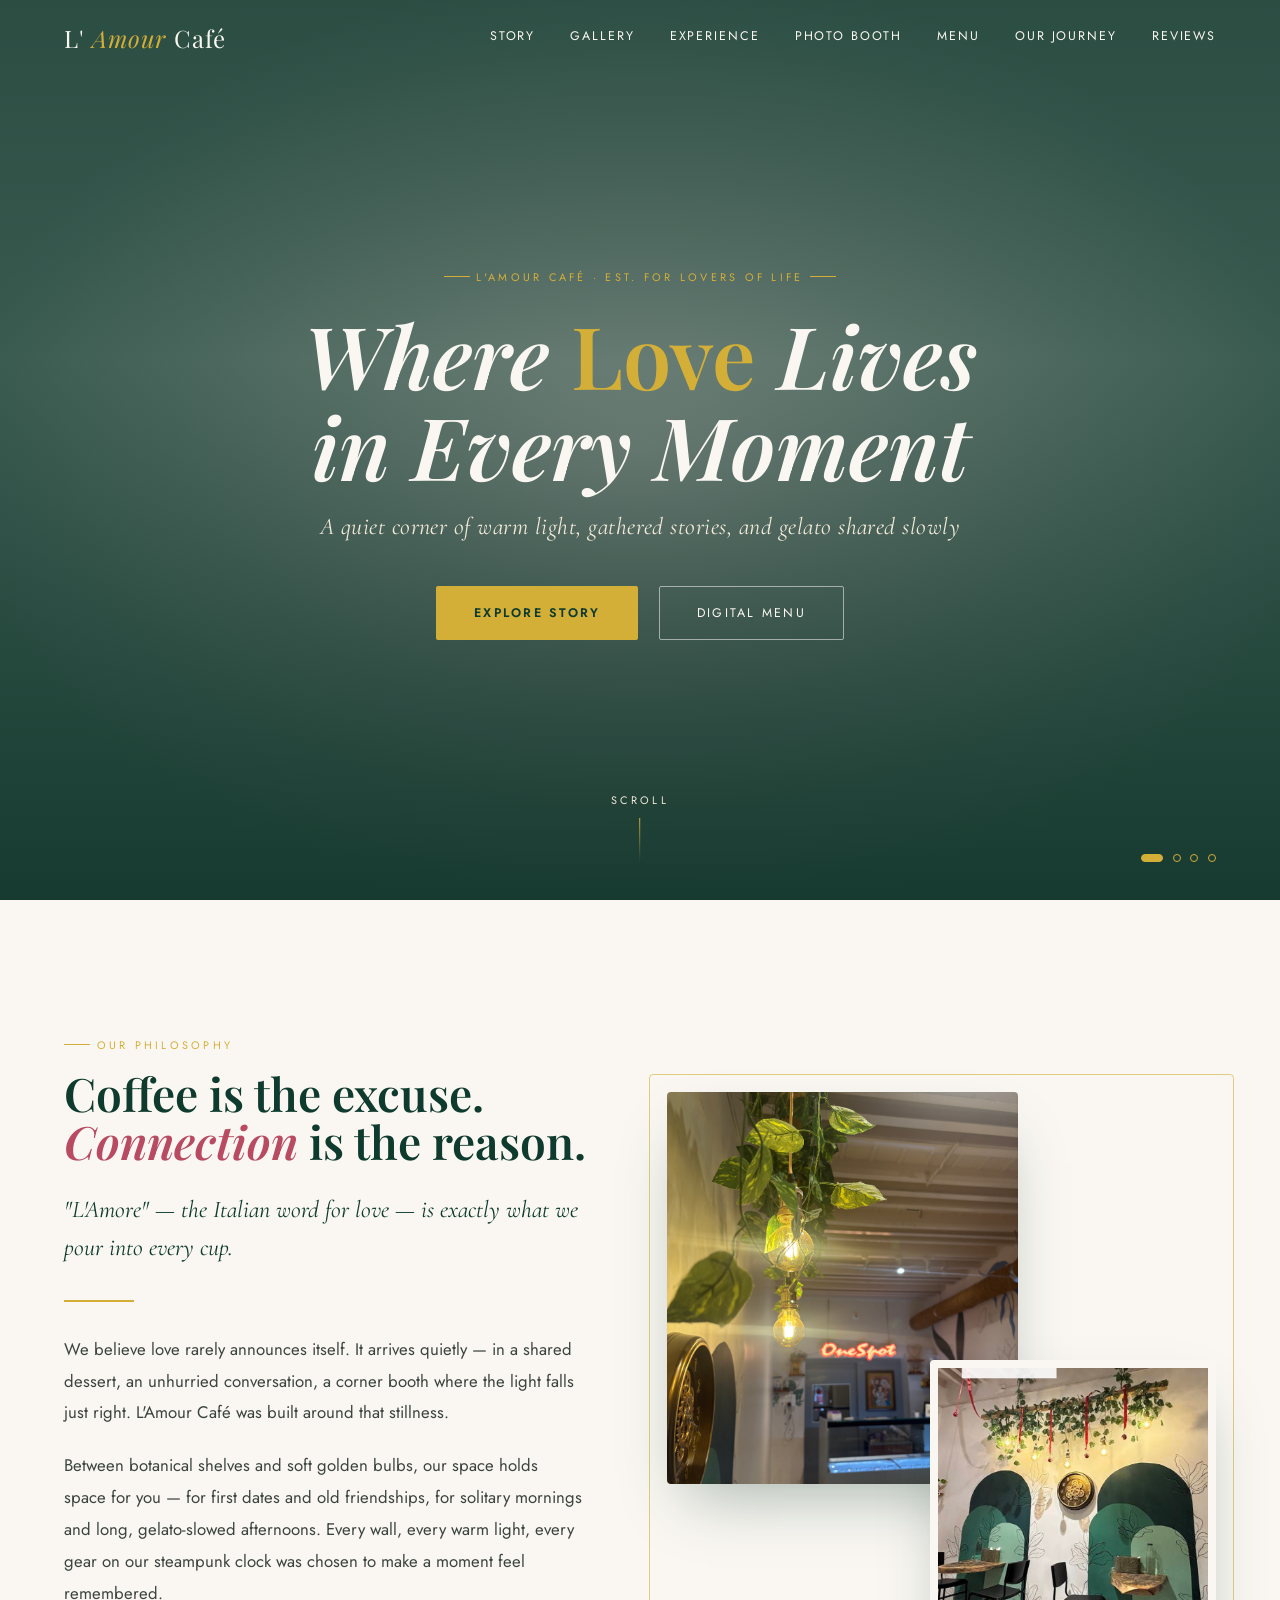
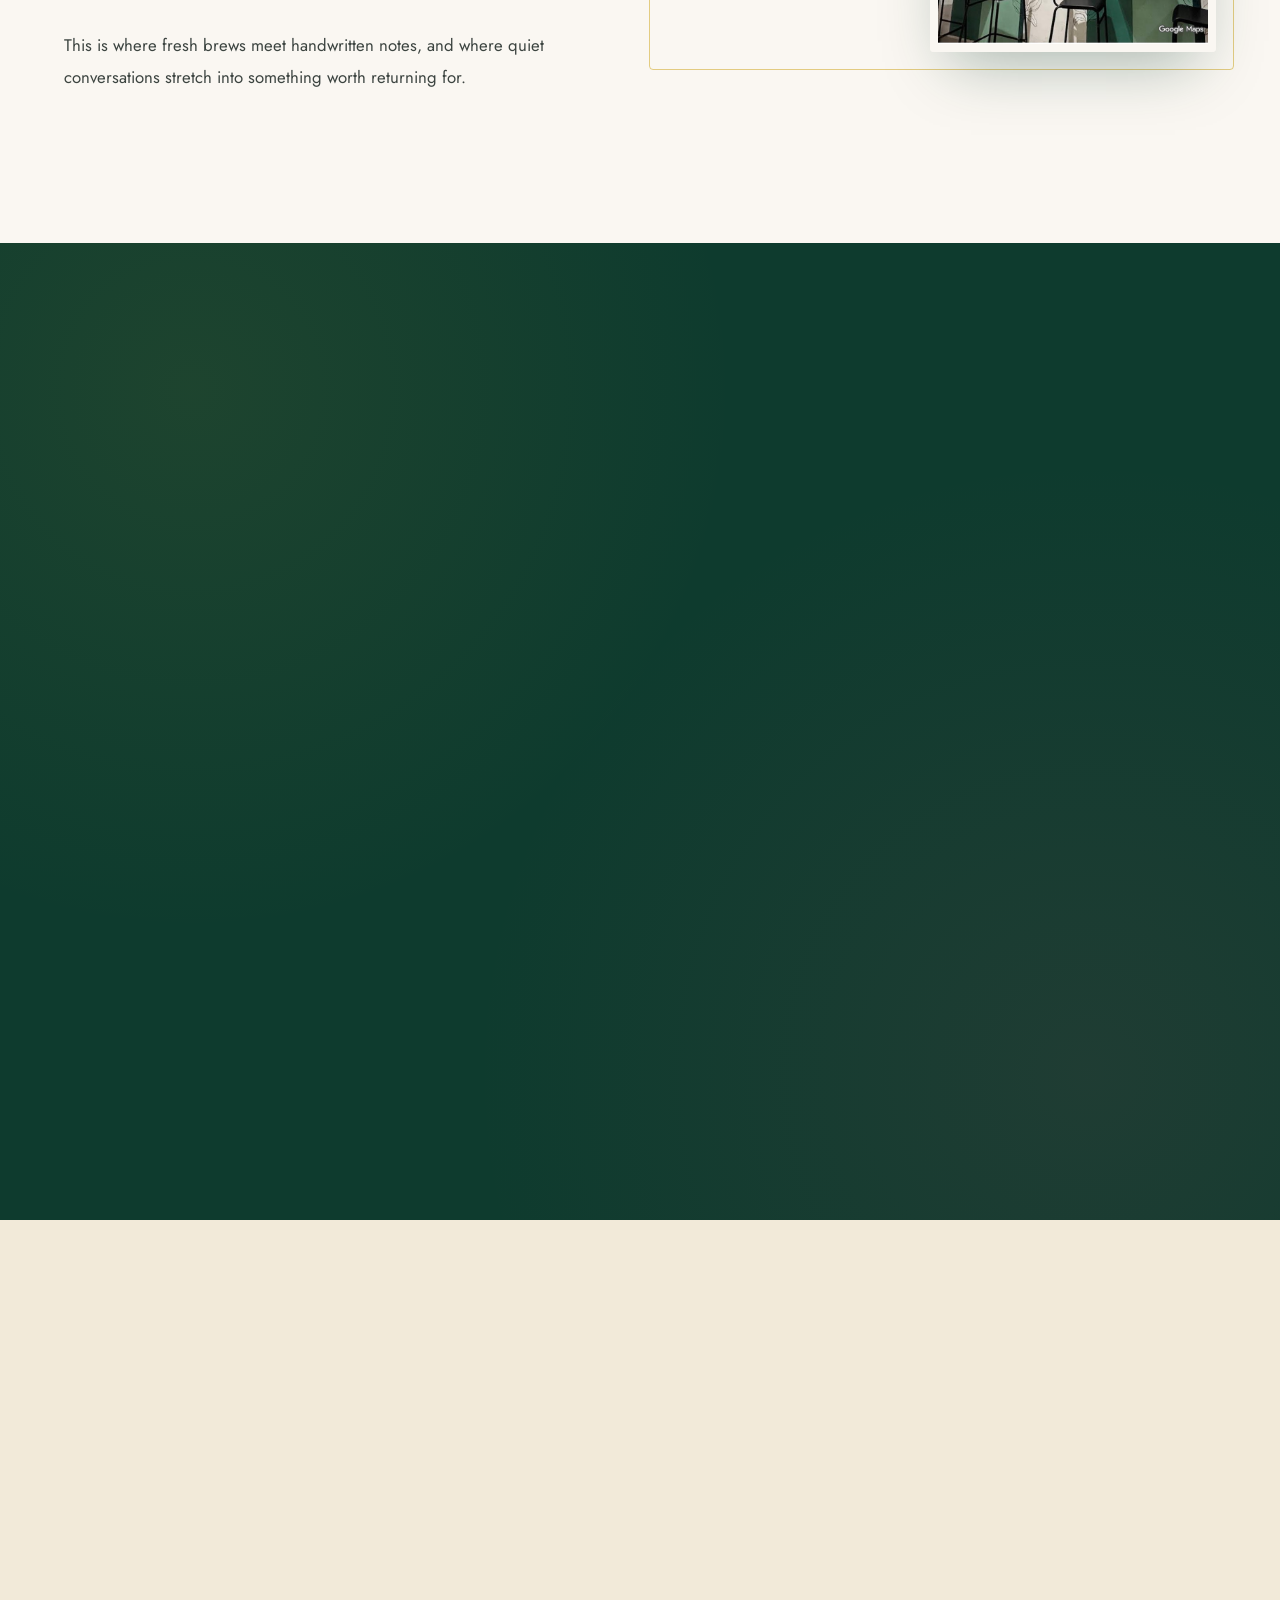
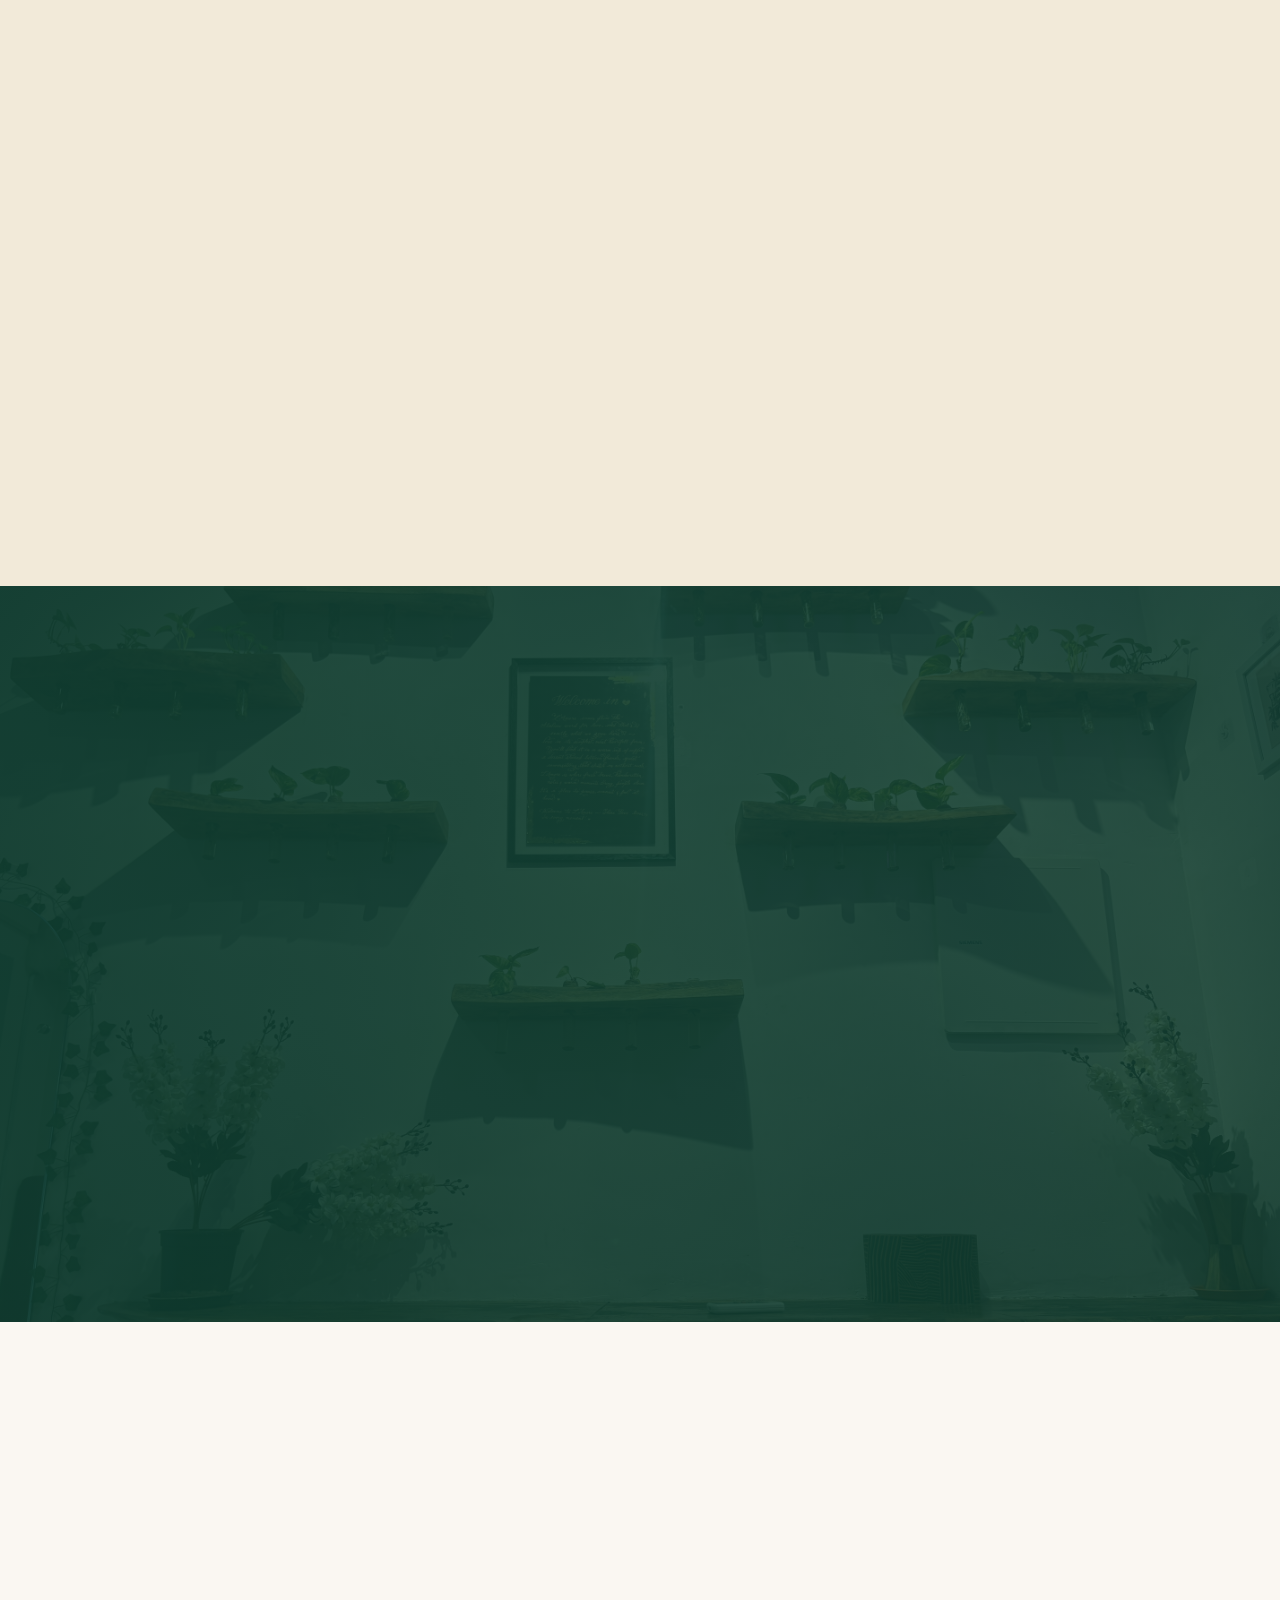
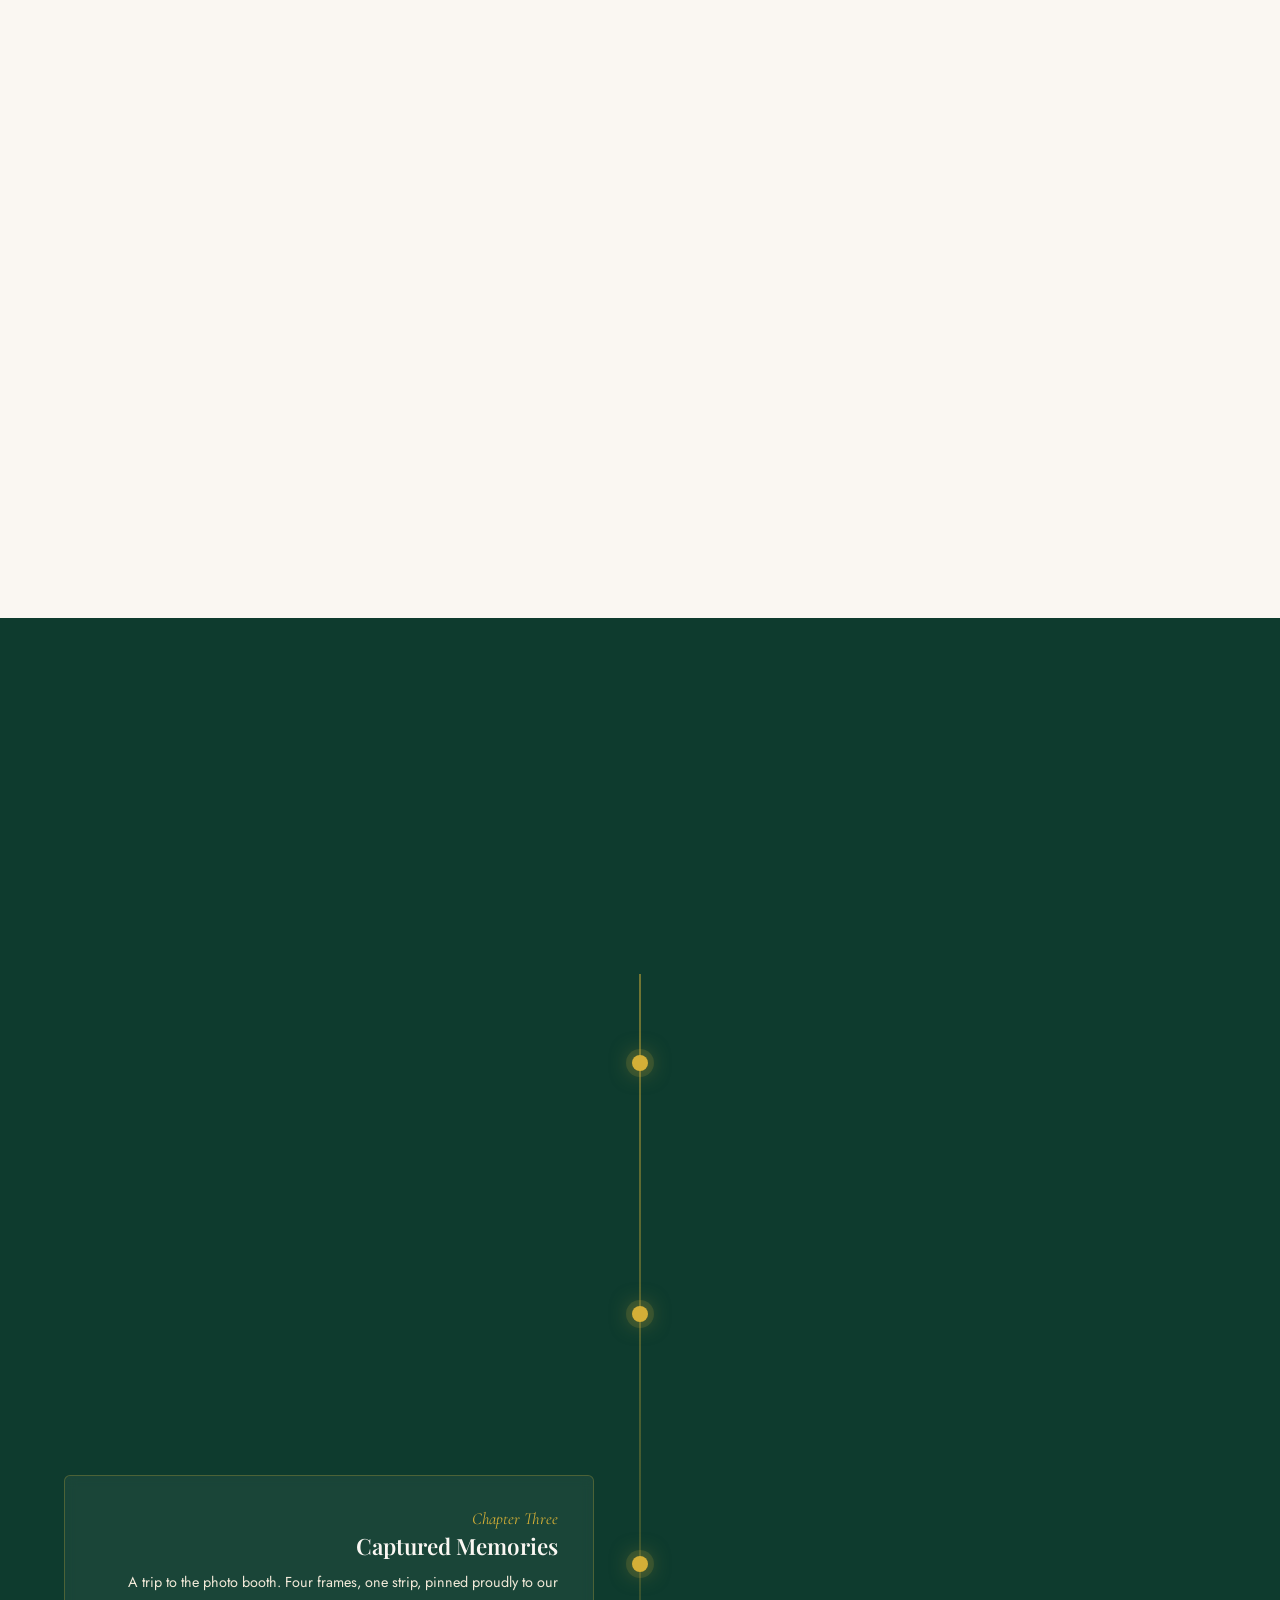
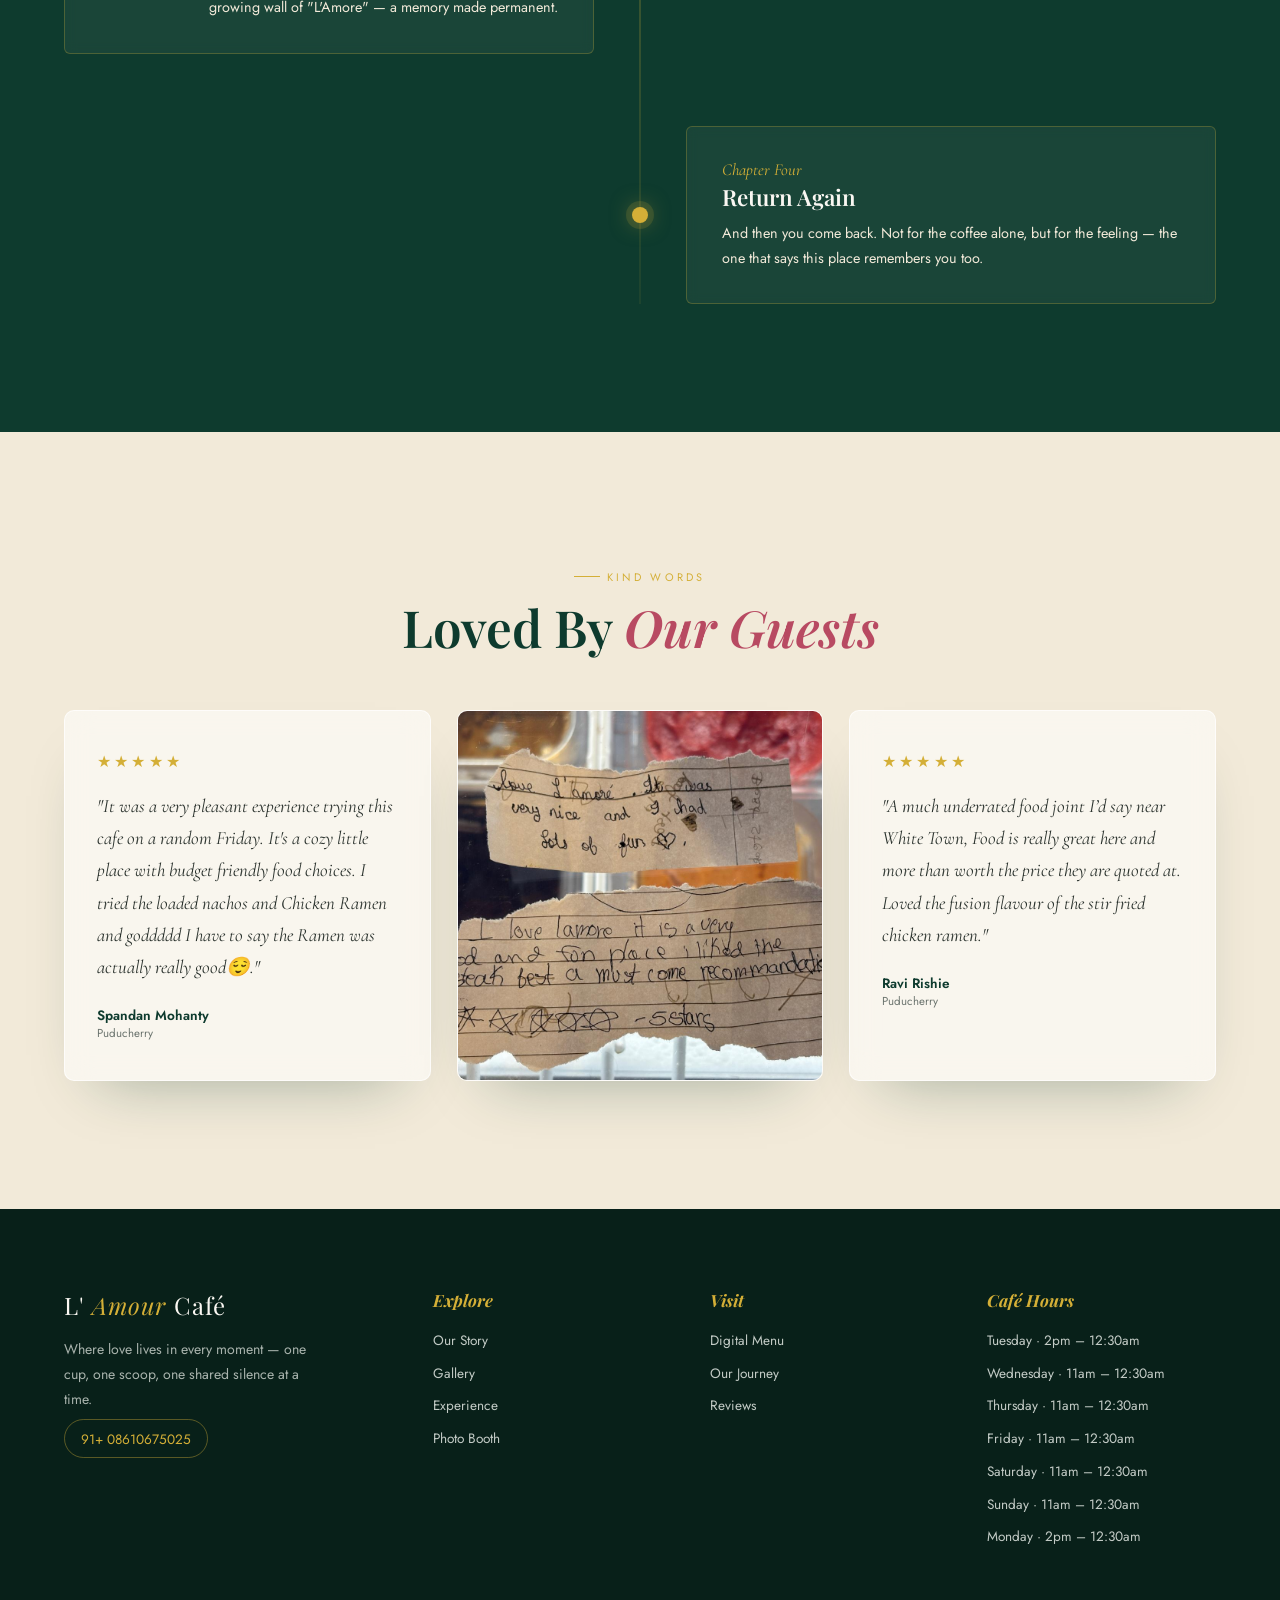
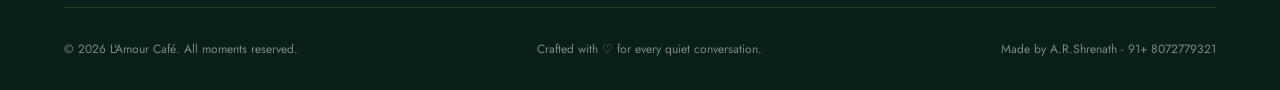
==== index.html @ 048f2827 "v1" ====
<!DOCTYPE html>
<html lang="en">
<head>
<meta charset="UTF-8">
<meta name="viewport" content="width=device-width, initial-scale=1.0">
<title>L'Amour Café — Where Love Lives in Every Moment</title>
<link rel="preconnect" href="https://fonts.googleapis.com">
<link href="https://fonts.googleapis.com/css2?family=Cormorant+Garamond:ital,wght@0,400;0,500;0,600;1,400;1,500&family=Playfair+Display:ital,wght@0,500;0,600;0,700;1,500&family=Jost:wght@300;400;500;600&display=swap" rel="stylesheet">
<link rel="stylesheet" href="style.css">
</head>
<body>

<!-- ============ NAV ============ -->
<header class="nav" id="siteNav">
  <a href="#" class="brand">L'<span>Amour</span> Café</a>
  <nav class="links" id="navLinks">
    <a href="#about">Story</a>
    <a href="#gallery">Gallery</a>
    <a href="#why">Experience</a>
    <a href="#booth">Photo Booth</a>
    <a href="#menu">Menu</a>
    <a href="#timeline">Our Journey</a>
    <a href="#testimonials">Reviews</a>
  </nav>
  <div class="burger" id="burger"><span></span><span></span><span></span></div>
</header>

<!-- ============ HERO ============ -->
<section class="hero" id="hero">
  <div class="hero-slide active" style="background-image:url('./images/img_3.jpeg')"></div>
  <div class="hero-slide" style="background-image:url('./images/img_4.jpeg')"></div>
  <div class="hero-slide" style="background-image:url('./images/img_2.jpeg')"></div>
  <div class="hero-slide" style="background-image:url('./images/img_5.jpeg')"></div>

  <div class="hearts-layer" id="heartsLayer"></div>

  <div class="hero-content">
    <div class="eyebrow">L'Amour Café · Est. for Lovers of Life</div>
    <h1>Where <em>Love</em> Lives<br>in Every Moment</h1>
    <p class="sub">A quiet corner of warm light, gathered stories, and gelato shared slowly</p>
    <div class="hero-ctas">
      <a href="#about" class="btn btn-gold">Explore Story</a>
      <a href="#menu" class="btn btn-outline">Digital Menu</a>
    </div>
  </div>

  <div class="scroll-cue"><span>Scroll</span><span class="line"></span></div>
  <div class="slide-dots" id="slideDots"></div>
</section>

<!-- ============ ABOUT ============ -->
<section class="about" id="about">
  <div class="section-inner about-grid">
    <div class="about-copy reveal">
      <div class="eyebrow">Our Philosophy</div>
      <h2>Coffee is the excuse. <em>Connection</em> is the reason.</h2>
      <p class="lead">"L'Amore" — the Italian word for love — is exactly what we pour into every cup.</p>
      <div class="divider-gold"></div>
      <p>We believe love rarely announces itself. It arrives quietly — in a shared dessert, an unhurried conversation, a corner booth where the light falls just right. L'Amour Café was built around that stillness.</p>
      <p>Between botanical shelves and soft golden bulbs, our space holds space for you — for first dates and old friendships, for solitary mornings and long, gelato-slowed afternoons. Every wall, every warm light, every gear on our steampunk clock was chosen to make a moment feel remembered.</p>
      <p>This is where fresh brews meet handwritten notes, and where quiet conversations stretch into something worth returning for.</p>
    </div>
    <div class="about-media reveal-scale">
      <div class="frame-deco"></div>
      <img class="img-a" src="./images/img_2.jpeg" alt="Botanical wall shelves at L'Amour Café">
      <img class="img-b" src="./images/l1.jpg" alt="Gears clock detail at L'Amour Café">
    </div>
  </div>
</section>

<!-- ============ GALLERY ============ -->
<section class="gallery-section" id="gallery">
  <div class="section-inner">
    <div class="head center reveal">
      <div class="eyebrow" style="justify-content:center;">Interior Gallery</div>
      <h2>A space designed to be <em>felt</em></h2>
    </div>
    <div class="masonry">
      <div class="g-item reveal"><img src="./images/l1.jpg" alt="Gear clock wall"><div class="g-caption"><div class="tag">Timepiece</div><div class="name">The Gears of Time</div></div></div>
      <div class="g-item reveal"><img src="./images/img_2.jpeg" alt="Botanical shelves"><div class="g-caption"><div class="tag">Greenery</div><div class="name">Botanical Shelves</div></div></div>
      <div class="g-item reveal"><img src="./images/img_6.jpeg" alt="Hanging Edison bulbs"><div class="g-caption"><div class="tag">Ambience</div><div class="name">Hanging Warm Light</div></div></div>
      <div class="g-item reveal"><img src="./images/img_3.png" alt="Peace Love and Gelato neon sign"><div class="g-caption"><div class="tag">Signature</div><div class="name">Peace, Love & Gelato</div></div></div>
      <div class="g-item reveal"><img src="./images/img_5.jpeg" alt="Cozy seating and counter"><div class="g-caption"><div class="tag">Seating</div><div class="name">Romantic Corners</div></div></div>
      <div class="g-item reveal"><img src="./images/img_8.jpeg" alt="Live-edge wooden tables" onerror="this.parentElement.style.display='none'"><div class="g-caption"><div class="tag">Craft</div><div class="name">Live-Edge Wood Tables</div></div></div>
      <div class="g-item reveal"><img src="./images/img_4.jpeg" alt="Botanical mural arches"><div class="g-caption"><div class="tag">Artistry</div><div class="name">Painted Wall Stories</div></div></div>
      <div class="g-item reveal"><img src="./images/img_1.jpeg" alt="Steampunk gear clock closeup"><div class="g-caption"><div class="tag">Detail</div><div class="name">Clockwork Detail</div></div></div>
    </div>
  </div>
</section>

<!-- ============ WHY VISIT ============ -->
<section class="why" id="why">
  <div class="section-inner">
    <div class="head center reveal">
      <div class="eyebrow" style="justify-content:center;">The Experience</div>
      <h2 style="color:var(--deep-green);">Why Visit <em style="color:var(--rose); font-style:italic;">L'Amour</em></h2>
    </div>
    <div class="cards-grid">
      <div class="why-card reveal"><div class="why-icon">✦</div><h3>Photo Booth Experience</h3><p>Step behind the velvet curtain and capture a memory strip you'll pin to your wall of favourites, just like our own "L'Amore" wall.</p></div>
      <div class="why-card reveal"><div class="why-icon">☰</div><h3>Digital Food Menu</h3><p>Browse our full menu on your phone — no waiting, no paper, just a scan and a scroll through everything we pour and plate.</p></div>
      <div class="why-card reveal"><div class="why-icon">❦</div><h3>Aesthetic Interiors</h3><p>Arched booths, hand-painted botanicals, and gear-work clocks — every surface was designed for slow, unhurried afternoons.</p></div>
      <div class="why-card reveal"><div class="why-icon">❄</div><h3>Peace, Love & Gelato</h3><p>Our neon promise, kept scoop by scoop. Creamy, house-churned gelato served the way it should be — with company.</p></div>
      <div class="why-card reveal"><div class="why-icon">✎</div><h3>Cozy Conversations</h3><p>Velvet booths and warm bulbs invite the kind of conversation that runs long after the cups are empty.</p></div>
      <div class="why-card reveal"><div class="why-icon">◈</div><h3>Instagram-Worthy Ambience</h3><p>From the ivy-draped walls to the ribboned light fixtures, every corner is composed — camera ready, memory ready.</p></div>
    </div>
  </div>
</section>

<!-- ============ PHOTO BOOTH ============ -->
<section class="booth" id="booth">
  <div class="section-inner booth-grid">
    <div class="reveal">
      <div class="eyebrow">Capture the Moment</div>
      <h2>Step in. Strike a pose.<br><em>Keep the memory forever.</em></h2>
      <p>Tucked beside our red velvet seating, the L'Amour photo booth has quietly become our most-loved corner. Friends, couples, and quiet Sundays alike walk away with a strip of film worth keeping — many of which now line our "L'Amore" memory wall for everyone to see.</p>
      <a href="#gallery" class="btn btn-gold">See the Memory Wall</a>
    </div>
    <div class="polaroid-stage reveal-scale">
      <figure class="polaroid p1"><img src="./images/img_8.jpeg" alt="Photo booth memory wall"><figcaption>L'Amore, always</figcaption></figure>
      <figure class="polaroid p2"><img src="./images/img_3.png" alt="Photo booth curtain"><figcaption>Strike a pose</figcaption></figure>
      <figure class="polaroid p3"><img src="./images/img_4.jpeg" alt="Peace Love and Gelato neon"><figcaption>Peace, Love & Gelato</figcaption></figure>
    </div>
  </div>
</section>

<!-- ============ DIGITAL MENU ============ -->
<section class="menu-sec" id="menu">
  <div class="section-inner menu-grid">
    <div class="reveal-scale" style="order:2;">
      <div class="phone-mock">
        <div class="notch"></div>
        <div class="screen">
          <div class="screen-header">L'Amour Menu</div>
          <div class="screen-body">
            <iframe src="https://digital-food-meanu-l-amore.vercel.app/" title="L'Amore Digital Menu" loading="lazy"></iframe>
          </div>
        </div>
      </div>
    </div>
    <div class="menu-copy reveal" style="order:1;">
      <div class="eyebrow">Scan · Browse · Savour</div>
      <h2>Every dish, one <em>gentle</em> tap away</h2>
      <p>No more sticky laminated pages. Our digital menu brings every espresso, every scoop of gelato, and every plated dessert to your phone — beautifully arranged and always current.</p>
      <a href="https://digital-food-meanu-l-amore.vercel.app/" target="_blank" class="btn btn-gold">Open Digital Menu</a>
    </div>
  </div>
</section>

<!-- ============ TIMELINE ============ -->
<section class="timeline-sec" id="timeline">
  <div class="section-inner">
    <div class="head center reveal">
      <div class="eyebrow" style="justify-content:center;">Our Love Story</div>
      <h2>The Journey <em>We Share</em> With You</h2>
    </div>
    <div class="timeline">
      <div class="t-item">
        <div class="t-card reveal"><div class="t-label">Chapter One</div><h3>First Visit</h3><p>A stranger walks in, drawn by warm light spilling onto the street and the promise of "Peace, Love & Gelato" glowing above the door.</p></div>
        <div class="t-node"></div>
        <div class="t-blank"></div>
      </div>
      <div class="t-item">
        <div class="t-blank"></div>
        <div class="t-node"></div>
        <div class="t-card reveal"><div class="t-label">Chapter Two</div><h3>Coffee & Conversations</h3><p>A second visit becomes a habit. The same booth, the same warm hum of conversation — coffee slowly becomes the excuse to stay longer.</p></div>
      </div>
      <div class="t-item">
        <div class="t-card reveal"><div class="t-label">Chapter Three</div><h3>Captured Memories</h3><p>A trip to the photo booth. Four frames, one strip, pinned proudly to our growing wall of "L'Amore" — a memory made permanent.</p></div>
        <div class="t-node"></div>
        <div class="t-blank"></div>
      </div>
      <div class="t-item">
        <div class="t-blank"></div>
        <div class="t-node"></div>
        <div class="t-card reveal"><div class="t-label">Chapter Four</div><h3>Return Again</h3><p>And then you come back. Not for the coffee alone, but for the feeling — the one that says this place remembers you too.</p></div>
      </div>
    </div>
  </div>
</section>

<!-- ============ TESTIMONIALS ============ -->
<section class="testi" id="testimonials">
  <div class="section-inner">
    <div class="head center reveal">
      <div class="eyebrow" style="justify-content:center;">Kind Words</div>
      <h2 style="color:var(--deep-green);">Loved By <em style="color:var(--rose); font-style:italic;">Our Guests</em></h2>
    </div>
    <div class="testi-grid">
      <div class="testi-card reveal">
        <div class="stars">★★★★★</div>
        <p>"It was a very pleasant experience trying this cafe on a random Friday. It's a cozy little place with budget friendly food choices. I tried the loaded nachos and Chicken Ramen and goddddd I have to say the Ramen was actually really good😌."</p>
        <div class="testi-who"><div><div class="testi-name">Spandan Mohanty</div><div class="testi-loc">Puducherry</div></div></div>
      </div>
      <div class="testi-card reveal testi-image-card">
        <img src="./images/cute.jpeg" alt="Guest note at L'Amour Café" class="testi-image-full">
      </div>
      <div class="testi-card reveal">
        <div class="stars">★★★★★</div>
        <p>"A much underrated food joint I’d say near White Town,
Food is really great here and more than worth the price they are quoted at. Loved the fusion flavour of the stir fried chicken ramen."</p>
        <div class="testi-who"><div><div class="testi-name">Ravi Rishie</div><div class="testi-loc">Puducherry</div></div></div>
      </div>
    </div>
  </div>
</section>

<!-- ============ FOOTER ============ -->
<footer>
  <div class="footer-grid">
    <div class="footer-brand">
      <a href="#" class="brand">L'<span>Amour</span> Café</a>
      <p>Where love lives in every moment — one cup, one scoop, one shared silence at a time.</p>
      <div class="social-row">
        <a href="tel:91+ 08610675025" aria-label="Call Us">91+ 08610675025</a>
      </div>
    </div>
    <div class="footer-col">
      <h4>Explore</h4>
      <a href="#about">Our Story</a>
      <a href="#gallery">Gallery</a>
      <a href="#why">Experience</a>
      <a href="#booth">Photo Booth</a>
    </div>
    <div class="footer-col">
      <h4>Visit</h4>
      <a href="#menu">Digital Menu</a>
      <a href="#timeline">Our Journey</a>
      <a href="#testimonials">Reviews</a>
    </div>
    <div class="footer-col">
      <h4>Café Hours</h4>
      <a href="#">Tuesday · 2pm – 12:30am</a>
      <a href="#">Wednesday · 11am – 12:30am</a>
      <a href="#">Thursday · 11am – 12:30am</a>
      <a href="#">Friday · 11am – 12:30am</a>
      <a href="#">Saturday · 11am – 12:30am</a>
      <a href="#">Sunday · 11am – 12:30am</a>
      <a href="#">Monday · 2pm – 12:30am</a>
    </div>
  </div>
  <div class="footer-bottom">
    <span>© 2026 L'Amour Café. All moments reserved.</span>
    <span>Crafted with ♡ for every quiet conversation.</span>
    <span>Made by A.R.Shrenath - 91+ 8072779321</span>
  </div>
</footer>

<script src="script.js"></script>

</body>
</html>
---- style.css ----
:root{
  --deep-green:#0E3B2E;
  --deep-green-2:#123f31;
  --gold:#D4AF37;
  --gold-soft:#e6cd7a;
  --rose:#B84A62;
  --cream:#FAF7F2;
  --cream-2:#f2ead9;
  --ink:#171a18;
  --serif: 'Playfair Display', serif;
  --script: 'Cormorant Garamond', serif;
  --sans: 'Jost', sans-serif;
}
*{margin:0;padding:0;box-sizing:border-box;}
html{scroll-behavior:smooth;}
body{
  background:var(--cream);
  color:var(--ink);
  font-family:var(--sans);
  overflow-x:hidden;
  -webkit-font-smoothing:antialiased;
}
::selection{background:var(--rose);color:var(--cream);}

/* Scrollbar */
::-webkit-scrollbar{width:9px;}
::-webkit-scrollbar-track{background:var(--cream);}
::-webkit-scrollbar-thumb{background:var(--gold);border-radius:6px;}

a{text-decoration:none;color:inherit;}
img{display:block;max-width:100%;}
.eyebrow{
  font-family:var(--sans);
  letter-spacing:.3em;
  text-transform:uppercase;
  font-size:.68rem;
  color:var(--gold);
  display:inline-flex;
  align-items:center;
  gap:.6em;
}
.eyebrow::before{content:"";width:26px;height:1px;background:var(--gold);display:inline-block;}
h1,h2,h3{font-family:var(--serif);font-weight:600;line-height:1.05;}
.shimmer{
  background:linear-gradient(100deg, var(--gold-soft) 20%, #fff 40%, var(--gold) 55%, var(--gold-soft) 70%);
  background-size:250% 100%;
  -webkit-background-clip:text;
  background-clip:text;
  color:transparent;
  animation:shimmerMove 5s linear infinite;
}
@keyframes shimmerMove{
  0%{background-position:200% 0;}
  100%{background-position:-200% 0;}
}

/* reveal */
.reveal{opacity:0; transform:translateY(36px); transition:opacity 1s cubic-bezier(.2,.7,.2,1), transform 1.1s cubic-bezier(.2,.7,.2,1);}
.reveal.in{opacity:1; transform:translateY(0);}
.reveal-scale{opacity:0; transform:scale(.94); transition:opacity 1s ease, transform 1s cubic-bezier(.2,.7,.2,1);}
.reveal-scale.in{opacity:1; transform:scale(1);}

/* ============ NAV ============ */
header.nav{
  position:fixed; top:0; left:0; width:100%; z-index:500;
  display:flex; align-items:center; justify-content:space-between;
  padding:1.4rem 5%;
  transition:background .5s ease, padding .4s ease, box-shadow .4s ease;
}
header.nav.scrolled{
  background:rgba(14,59,46,.92);
  backdrop-filter:blur(10px);
  padding:.9rem 5%;
  box-shadow:0 10px 30px -15px rgba(0,0,0,.5);
}
.brand{
  font-family:var(--serif);
  color:var(--cream);
  font-size:1.5rem;
  letter-spacing:.03em;
  display:flex; align-items:center; gap:.5rem;
}
.brand span{color:var(--gold);font-style:italic;}
nav.links{display:flex; gap:2.2rem;}
nav.links a{
  color:var(--cream);
  font-size:.78rem;
  letter-spacing:.15em;
  text-transform:uppercase;
  position:relative;
  padding-bottom:4px;
}
nav.links a::after{
  content:"";position:absolute;bottom:0;left:0;width:0;height:1px;background:var(--gold);
  transition:width .35s ease;
}
nav.links a:hover::after{width:100%;}
.burger{display:none; flex-direction:column; gap:5px; cursor:pointer; z-index:600;}
.burger span{width:26px;height:2px;background:var(--cream);}

/* ============ HERO ============ */
.hero{
  position:relative; height:100vh; min-height:640px; overflow:hidden;
  display:flex; align-items:center; justify-content:center;
  text-align:center;
}
.hero-slide{
  position:absolute; inset:0; background-size:cover; background-position:center;
  opacity:0; transition:opacity 1.8s ease;
  transform:scale(1.08);
  animation:kenburns 16s ease-in-out infinite;
}
.hero-slide.active{opacity:1; z-index:1;}
@keyframes kenburns{
  0%{transform:scale(1.08) translate(0,0);}
  50%{transform:scale(1.16) translate(-1%,-1%);}
  100%{transform:scale(1.08) translate(0,0);}
}
.hero::before{
  content:"";
  position:absolute; inset:0; z-index:2;
  background:
    radial-gradient(ellipse at center, rgba(14,59,46,.35) 0%, rgba(14,59,46,.72) 75%),
    linear-gradient(180deg, rgba(10,25,20,.55) 0%, rgba(10,25,20,.35) 40%, rgba(10,25,20,.85) 100%);
}
.hero-content{position:relative; z-index:3; color:var(--cream); max-width:900px; padding:0 1.5rem;}
.hero-content .eyebrow{justify-content:center; margin-bottom:1.6rem; opacity:0; animation:fadeUp 1.2s .3s ease forwards;}
.hero-content .eyebrow::before, .hero-content .eyebrow::after{content:"";width:26px;height:1px;background:var(--gold);display:inline-block;}
.hero h1{
  font-size:clamp(2.6rem, 7vw, 5.4rem);
  font-style:italic;
  opacity:0; animation:fadeUp 1.3s .55s ease forwards;
}
.hero h1 em{font-style:normal; color:var(--gold);}
.hero p.sub{
  font-family:var(--script); font-size:clamp(1.1rem,2vw,1.5rem); font-style:italic;
  margin-top:1.3rem; color:var(--cream-2); letter-spacing:.02em;
  opacity:0; animation:fadeUp 1.3s .85s ease forwards;
}
@keyframes fadeUp{from{opacity:0; transform:translateY(26px);} to{opacity:1; transform:translateY(0);}}

.hero-ctas{
  margin-top:2.8rem; display:flex; gap:1.3rem; justify-content:center; flex-wrap:wrap;
  opacity:0; animation:fadeUp 1.3s 1.15s ease forwards;
}
.btn{
  font-family:var(--sans); font-size:.78rem; letter-spacing:.18em; text-transform:uppercase;
  padding:1.05rem 2.3rem; border-radius:2px; cursor:pointer; border:1px solid transparent;
  transition:all .45s cubic-bezier(.2,.8,.2,1); display:inline-flex; align-items:center; gap:.6rem;
  position:relative; overflow:hidden;
}
.btn-gold{background:var(--gold); color:var(--deep-green); font-weight:600;}
.btn-gold:hover{background:var(--gold-soft); box-shadow:0 8px 30px -8px rgba(212,175,55,.7); transform:translateY(-2px);}
.btn-outline{border-color:rgba(250,247,242,.55); color:var(--cream);}
.btn-outline:hover{background:rgba(250,247,242,.12); border-color:var(--gold); color:var(--gold-soft); transform:translateY(-2px);}

.scroll-cue{
  position:absolute; bottom:2.4rem; left:50%; transform:translateX(-50%); z-index:3;
  color:var(--cream-2); font-size:.68rem; letter-spacing:.3em; text-transform:uppercase;
  display:flex; flex-direction:column; align-items:center; gap:.6rem;
}
.scroll-cue .line{width:1px; height:44px; background:linear-gradient(var(--gold), transparent); animation:scrollLine 2s ease-in-out infinite;}
@keyframes scrollLine{0%{transform:scaleY(0); transform-origin:top;} 50%{transform:scaleY(1); transform-origin:top;} 51%{transform-origin:bottom;} 100%{transform:scaleY(0); transform-origin:bottom;}}

.slide-dots{position:absolute; bottom:2.4rem; right:5%; z-index:3; display:flex; gap:.6rem;}
.slide-dots button{width:8px; height:8px; border-radius:50%; border:1px solid var(--gold); background:transparent; cursor:pointer; transition:.3s;}
.slide-dots button.active{background:var(--gold); width:22px; border-radius:5px;}

/* Floating hearts */
.hearts-layer{position:absolute; inset:0; pointer-events:none; z-index:4; overflow:hidden;}
.heart{position:absolute; bottom:-40px; color:var(--rose); opacity:.55; font-size:16px; animation:floatHeart linear infinite;}
@keyframes floatHeart{
  0%{transform:translateY(0) translateX(0) rotate(0deg); opacity:0;}
  10%{opacity:.6;}
  90%{opacity:.5;}
  100%{transform:translateY(-115vh) translateX(30px) rotate(25deg); opacity:0;}
}

section{position:relative; padding:8rem 5%;}
.section-inner{max-width:1240px; margin:0 auto;}
.center{text-align:center;}

/* ============ ABOUT ============ */
.about{background:var(--cream); overflow:hidden;}
.about-grid{display:grid; grid-template-columns:1fr 1.05fr; gap:5rem; align-items:center;}
.about-copy h2{font-size:clamp(2.1rem,3.6vw,3.1rem); margin:1rem 0 1.6rem; color:var(--deep-green);}
.about-copy h2 em{color:var(--rose); font-style:italic;}
.about-copy p{font-size:1.05rem; line-height:1.9; color:#3c4440; margin-bottom:1.3rem; max-width:52ch;}
.about-copy p.lead{font-family:var(--script); font-size:1.5rem; font-style:italic; color:var(--deep-green); line-height:1.6;}
.divider-gold{width:70px;height:2px;background:var(--gold); margin:2rem 0;}
.about-media{position:relative; height:560px;}
.about-media img{position:absolute; border-radius:4px; object-fit:cover; box-shadow:0 30px 60px -20px rgba(14,59,46,.35);}
.about-media .img-a{width:64%; height:70%; top:0; left:0; z-index:2;}
.about-media .img-b{width:52%; height:52%; bottom:0; right:0; z-index:3; border:8px solid var(--cream); animation:floatSlow 7s ease-in-out infinite;}
@keyframes floatSlow{0%,100%{transform:translateY(0);} 50%{transform:translateY(-14px);}}
.about-media .frame-deco{position:absolute; inset:-18px; border:1px solid var(--gold); border-radius:4px; z-index:1; opacity:.6;}

/* ============ GALLERY ============ */
.gallery-section{background:var(--deep-green); color:var(--cream); position:relative;}
.gallery-section::before{
  content:""; position:absolute; inset:0;
  background:radial-gradient(circle at 15% 15%, rgba(212,175,55,.08), transparent 40%),
             radial-gradient(circle at 85% 85%, rgba(184,74,98,.1), transparent 45%);
  pointer-events:none;
}
.gallery-section .eyebrow, .gallery-section h2{color:var(--cream);}
.gallery-section h2 em{color:var(--gold); font-style:italic;}
.masonry{
  columns:4 220px; column-gap:1.1rem; margin-top:3.5rem;
}
.masonry .g-item{
  break-inside:avoid; margin-bottom:1.1rem; position:relative; overflow:hidden; border-radius:5px;
  border:1px solid rgba(212,175,55,.25);
}
.masonry .g-item img{width:100%; display:block; transition:transform 1s cubic-bezier(.2,.7,.2,1), filter .6s ease;}
.g-caption{
  position:absolute; inset:auto 0 0 0; padding:1.2rem 1rem .9rem;
  background:linear-gradient(180deg, transparent, rgba(6,20,15,.92));
  transform:translateY(100%); transition:transform .5s cubic-bezier(.2,.8,.2,1);
}
.g-caption .tag{font-size:.62rem; letter-spacing:.22em; text-transform:uppercase; color:var(--gold);}
.g-caption .name{font-family:var(--serif); font-style:italic; font-size:1.05rem; margin-top:.2rem;}
.g-item::after{content:""; position:absolute; inset:0; box-shadow:inset 0 0 0 0 rgba(212,175,55,0); transition:box-shadow .5s ease; pointer-events:none;}
.g-item:hover img{transform:scale(1.12); filter:brightness(1.05) saturate(1.1);}
.g-item:hover .g-caption{transform:translateY(0);}
.g-item:hover::after{box-shadow:inset 0 0 0 2px rgba(212,175,55,.55), 0 0 34px rgba(212,175,55,.35);}

/* ============ WHY VISIT ============ */
.why{background:var(--cream-2);}
.cards-grid{display:grid; grid-template-columns:repeat(3,1fr); gap:1.6rem; margin-top:3.5rem;}
.why-card{
  background:var(--cream); border:1px solid rgba(14,59,46,.1); border-radius:6px; padding:2.6rem 2rem;
  position:relative; overflow:hidden; transition:transform .5s cubic-bezier(.2,.8,.2,1), box-shadow .5s ease, border-color .5s ease;
}
.why-card::before{
  content:""; position:absolute; top:0; left:0; width:100%; height:3px;
  background:linear-gradient(90deg, var(--gold), var(--rose));
  transform:scaleX(0); transform-origin:left; transition:transform .5s ease;
}
.why-card:hover{transform:translateY(-8px); box-shadow:0 30px 50px -25px rgba(14,59,46,.35); border-color:transparent;}
.why-card:hover::before{transform:scaleX(1);}
.why-icon{
  width:52px; height:52px; border-radius:50%; display:flex; align-items:center; justify-content:center;
  background:var(--deep-green); color:var(--gold); font-size:1.3rem; margin-bottom:1.4rem;
}
.why-card h3{font-size:1.28rem; color:var(--deep-green); margin-bottom:.7rem;}
.why-card p{font-size:.92rem; line-height:1.7; color:#4a524d;}

/* ============ PHOTO BOOTH ============ */
.booth{
  background:var(--deep-green); color:var(--cream);
  background-image:linear-gradient(120deg, rgba(14,59,46,.94), rgba(14,59,46,.86)), url('images/img_7.jpeg');
  background-size:cover; background-position:center;
}
.booth-grid{display:grid; grid-template-columns:1fr 1fr; gap:4rem; align-items:center;}
.booth h2{color:var(--cream); font-size:clamp(2rem,3.4vw,2.9rem);}
.booth h2 em{color:var(--gold); font-style:italic;}
.booth p{color:var(--cream-2); line-height:1.9; margin:1.4rem 0 2rem; max-width:50ch;}
.polaroid-stage{position:relative; height:480px;}
.polaroid{
  position:absolute; width:220px; background:#fdfdfa; padding:12px 12px 46px; box-shadow:0 25px 45px -15px rgba(0,0,0,.55);
  border-radius:2px; animation:polaFloat 6s ease-in-out infinite;
}
.polaroid img{width:100%; height:170px; object-fit:cover;}
.polaroid figcaption{font-family:var(--script); font-style:italic; text-align:center; color:#2c2c2c; margin-top:.6rem; font-size:1rem;}
.p1{top:0; left:20%; transform:rotate(-8deg); animation-delay:0s; z-index:2;}
.p2{top:16%; left:52%; transform:rotate(6deg); animation-delay:1.4s; z-index:3;}
.p3{bottom:0; left:6%; transform:rotate(4deg); animation-delay:.7s; z-index:1;}
@keyframes polaFloat{0%,100%{transform:translateY(0) rotate(var(--r,0deg));} 50%{transform:translateY(-16px) rotate(var(--r,0deg));}}

/* ============ DIGITAL MENU ============ */
.menu-sec{background:var(--cream);}
.menu-grid{display:grid; grid-template-columns:1fr 1fr; gap:4rem; align-items:center;}
.menu-copy h2{font-size:clamp(2.1rem,3.6vw,3rem); color:var(--deep-green);}
.menu-copy h2 em{color:var(--rose); font-style:italic;}
.menu-copy p{margin:1.4rem 0 2.2rem; color:#3c4440; line-height:1.9; max-width:48ch;}
.phone-mock{
  width:320px; height:640px; margin:0 auto; border-radius:34px; background:var(--deep-green);
  padding:14px; box-shadow:0 50px 90px -30px rgba(14,59,46,.5), 0 0 0 1px rgba(212,175,55,.4);
  position:relative;
}
.phone-mock .screen{
  width:100%; height:100%; border-radius:22px; overflow:hidden; background:var(--cream);
  display:flex; flex-direction:column;
}
.phone-mock .notch{position:absolute; top:14px; left:50%; transform:translateX(-50%); width:90px; height:18px; background:var(--deep-green); border-radius:10px; z-index:2;}
.screen-header{background:var(--deep-green); color:var(--gold); font-family:var(--serif); font-style:italic; text-align:center; padding:1.6rem 0 .8rem; font-size:1.05rem;}
.screen-body{flex:1; padding:0; display:flex; flex-direction:column; gap:0; overflow:hidden;}
.screen-body iframe{width:100%; height:100%; border:0; display:block;}
.menu-line{display:flex; justify-content:space-between; align-items:center; border-bottom:1px dashed rgba(14,59,46,.2); padding-bottom:.6rem; font-size:.78rem;}
.menu-line span:first-child{color:var(--deep-green); font-weight:500;}
.menu-line span:last-child{color:var(--rose); font-family:var(--serif); font-style:italic;}
.menu-cta{margin-top:auto; background:var(--gold); color:var(--deep-green); text-align:center; padding:.8rem; border-radius:20px; font-size:.7rem; letter-spacing:.12em; text-transform:uppercase; font-weight:600;}

/* ============ TIMELINE ============ */
.timeline-sec{background:var(--deep-green); color:var(--cream); overflow:hidden;}
.timeline-sec .eyebrow, .timeline-sec h2{color:var(--cream);}
.timeline-sec h2 em{color:var(--gold); font-style:italic;}
.timeline{position:relative; margin-top:5rem;}
.timeline::before{
  content:""; position:absolute; top:0; bottom:0; left:50%; width:1px;
  background:linear-gradient(var(--gold), rgba(212,175,55,.15));
  transform:translateX(-50%);
}
.t-item{display:grid; grid-template-columns:1fr 60px 1fr; align-items:center; margin-bottom:4.5rem; gap:1rem;}
.t-item:last-child{margin-bottom:0;}
.t-card{background:rgba(250,247,242,.05); border:1px solid rgba(212,175,55,.28); padding:2rem 2.2rem; border-radius:6px; backdrop-filter:blur(6px);}
.t-item:nth-child(odd) .t-card{grid-column:1; text-align:right;}
.t-item:nth-child(even) .t-card{grid-column:3;}
.t-item .t-blank{grid-column:3;}
.t-item:nth-child(even) .t-blank{grid-column:1;}
.t-node{
  grid-column:2; width:16px; height:16px; border-radius:50%; background:var(--gold); margin:0 auto;
  box-shadow:0 0 0 6px rgba(212,175,55,.15), 0 0 22px rgba(212,175,55,.6); position:relative; z-index:2;
}
.t-card .t-label{font-family:var(--script); font-style:italic; color:var(--gold); font-size:1.05rem;}
.t-card h3{font-size:1.4rem; margin:.4rem 0 .7rem; color:var(--cream);}
.t-card p{color:var(--cream-2); font-size:.9rem; line-height:1.75;}

@media (max-width:760px){
  .t-item{grid-template-columns:40px 1fr;}
  .t-item .t-card, .t-item:nth-child(odd) .t-card, .t-item:nth-child(even) .t-card{grid-column:2 !important; text-align:left !important;}
  .t-node{grid-column:1;}
  .timeline::before{left:20px;}
}

/* ============ TESTIMONIALS ============ */
.testi{background:var(--cream-2); position:relative;}
.testi-grid{display:grid; grid-template-columns:repeat(3,1fr); gap:1.6rem; margin-top:3.5rem;}
.testi-card{
  background:rgba(255,255,255,.55); border:1px solid rgba(255,255,255,.7);
  backdrop-filter:blur(14px); -webkit-backdrop-filter:blur(14px);
  border-radius:10px; padding:2.4rem 2rem; box-shadow:0 30px 60px -35px rgba(14,59,46,.4);
  transition:transform .5s ease;
}
.testi-card:hover{transform:translateY(-6px);}
.testi-image-card{padding:0; overflow:hidden;}
.testi-image-full{width:100%; height:100%; object-fit:cover; display:block; min-height:300px;}
.review-photo{margin-bottom:1.1rem; border-radius:12px; overflow:hidden; position:relative; box-shadow:0 18px 35px -22px rgba(14,59,46,.45);}
.review-photo img{width:100%; height:180px; object-fit:cover; display:block;}
.review-photo span{position:absolute; left:12px; bottom:12px; background:rgba(14,59,46,.85); color:var(--cream); padding:.4rem .7rem; border-radius:999px; font-size:.68rem; letter-spacing:.16em; text-transform:uppercase;}
.stars{color:var(--gold); letter-spacing:.2em; font-size:1rem; margin-bottom:1.1rem;}
.testi-card p{font-family:var(--script); font-size:1.18rem; font-style:italic; color:#2b332e; line-height:1.7;}
.testi-who{display:flex; align-items:center; gap:.8rem; margin-top:1.4rem;}
.testi-avatar{width:38px;height:38px;border-radius:50%; background:var(--rose); color:#fff; display:flex; align-items:center; justify-content:center; font-family:var(--serif); font-style:italic;}
.testi-name{font-size:.85rem; font-weight:600; color:var(--deep-green);}
.testi-loc{font-size:.72rem; color:#6c756f;}

/* ============ FOOTER ============ */
footer{background:#082019; color:var(--cream-2); padding:5rem 5% 2rem;}
.footer-grid{display:grid; grid-template-columns:1.4fr 1fr 1fr 1fr; gap:3rem; max-width:1240px; margin:0 auto; padding-bottom:3rem; border-bottom:1px solid rgba(212,175,55,.18);}
.footer-brand .brand{color:var(--cream); margin-bottom:1rem;}
.footer-brand p{font-size:.88rem; line-height:1.8; color:#a9b3ad; max-width:32ch;}
.footer-col h4{font-family:var(--serif); font-style:italic; color:var(--gold); margin-bottom:1.2rem; font-size:1.05rem;}
.footer-col a{display:block; font-size:.85rem; color:#c3cbc6; margin-bottom:.8rem; transition:color .3s;}
.footer-col a:hover{color:var(--gold);}
.social-row{display:flex; gap:.8rem; margin-top:.4rem;}
.social-row a{
  display:inline-flex; align-items:center; justify-content:center; padding:.55rem 1rem; border:1px solid rgba(212,175,55,.4); border-radius:999px;
  font-size:.85rem; color:var(--gold); text-decoration:none; background:transparent;
  transition:.35s;
}
.social-row a:hover{background:var(--gold); color:var(--deep-green); transform:translateY(-3px);}
.footer-bottom{max-width:1240px; margin:2rem auto 0; display:flex; justify-content:space-between; flex-wrap:wrap; gap:1rem; font-size:.75rem; color:#7d8a83;}

/* Section heading common */
.head{max-width:640px; margin:0 auto 0;}
.head h2{font-size:clamp(2.2rem, 4vw, 3.2rem); margin-top:1rem;}

@media (max-width:1024px){
  .about-grid, .booth-grid, .menu-grid{grid-template-columns:1fr; gap:3rem;}
  .about-media{height:420px; order:2;}
  .cards-grid, .testi-grid{grid-template-columns:repeat(2,1fr);}
  .masonry{columns:3 180px;}
}
@media (max-width:760px){
  nav.links{
    position:fixed; top:0; right:0; height:100vh; width:min(78vw,320px);
    background:var(--deep-green); flex-direction:column; justify-content:center; align-items:flex-start;
    padding:3rem; gap:1.8rem; transform:translateX(100%); transition:transform .5s cubic-bezier(.2,.8,.2,1); z-index:550;
  }
  nav.links.open{transform:translateX(0);}
  .burger{display:flex;}
  .cards-grid, .testi-grid{grid-template-columns:1fr;}
  .masonry{columns:2 150px;}
  section{padding:5.5rem 6%;}
  .footer-grid{grid-template-columns:1fr 1fr; gap:2.2rem;}
}
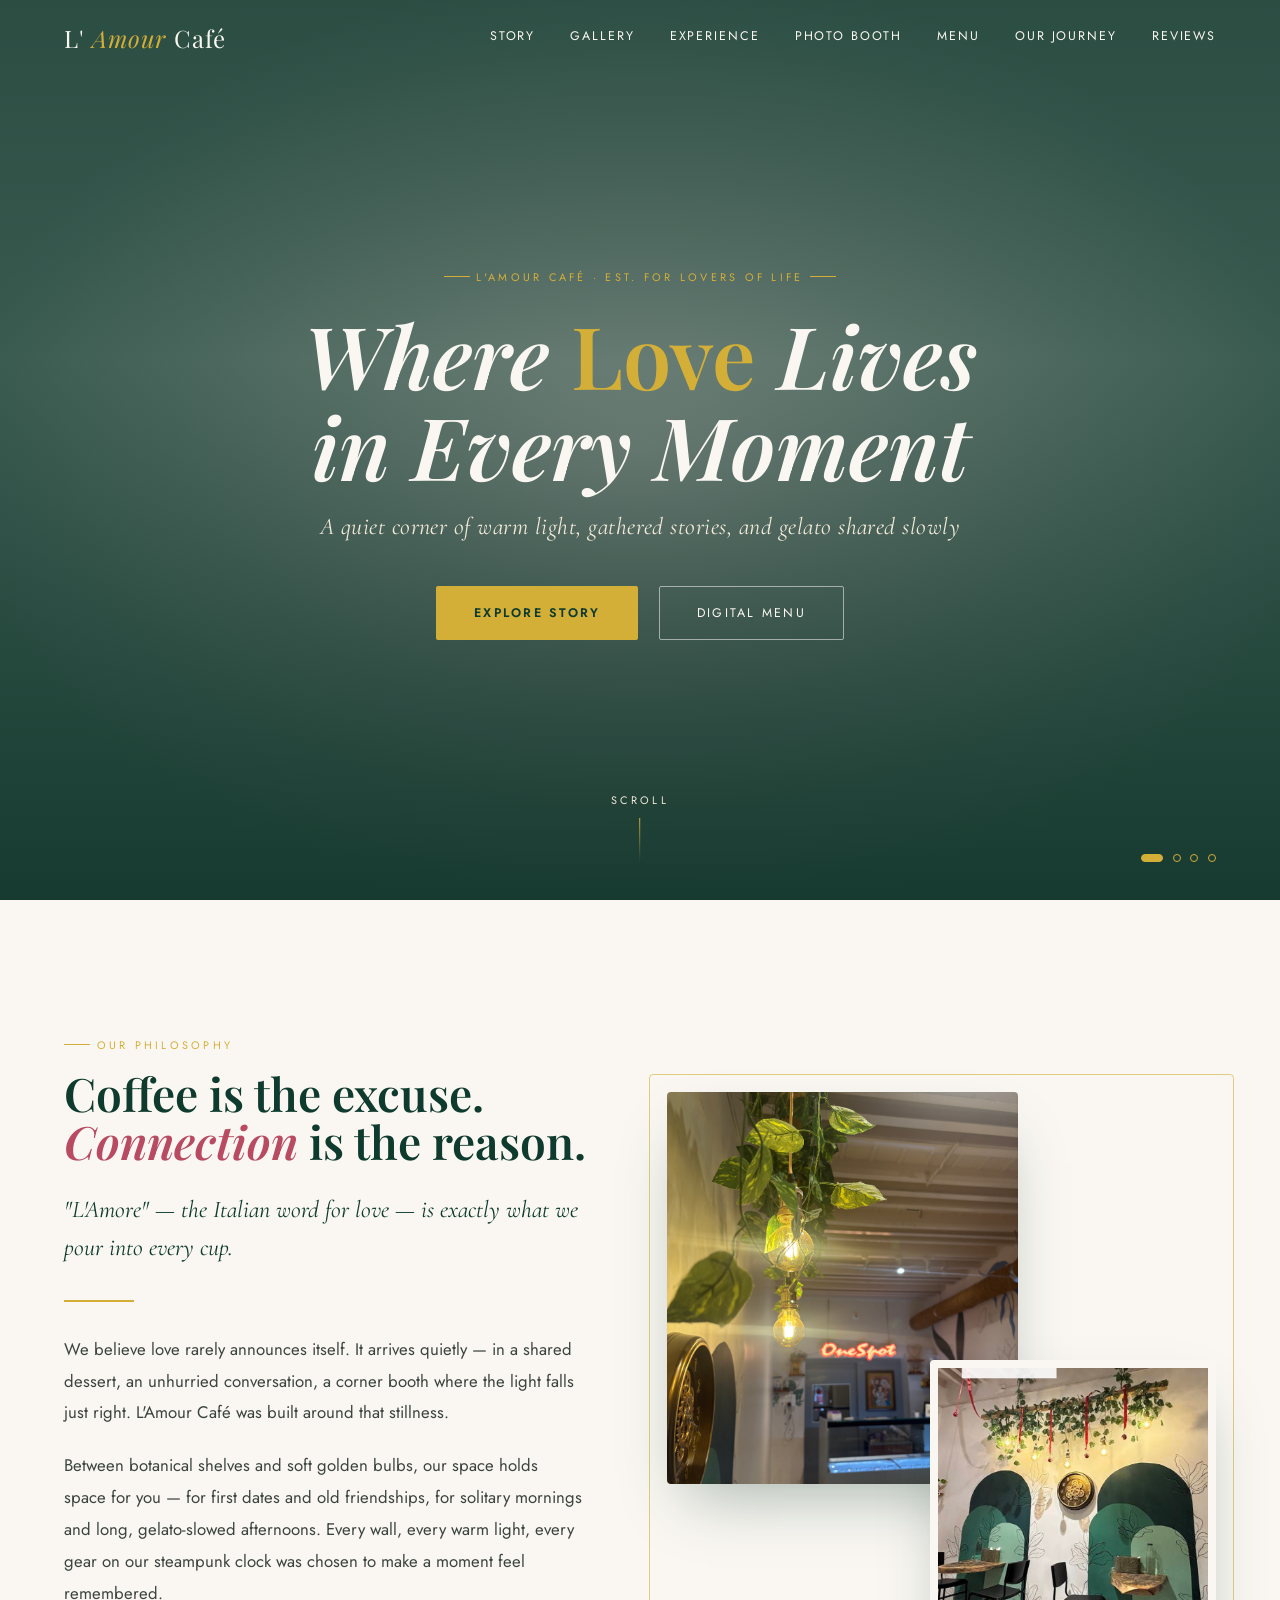
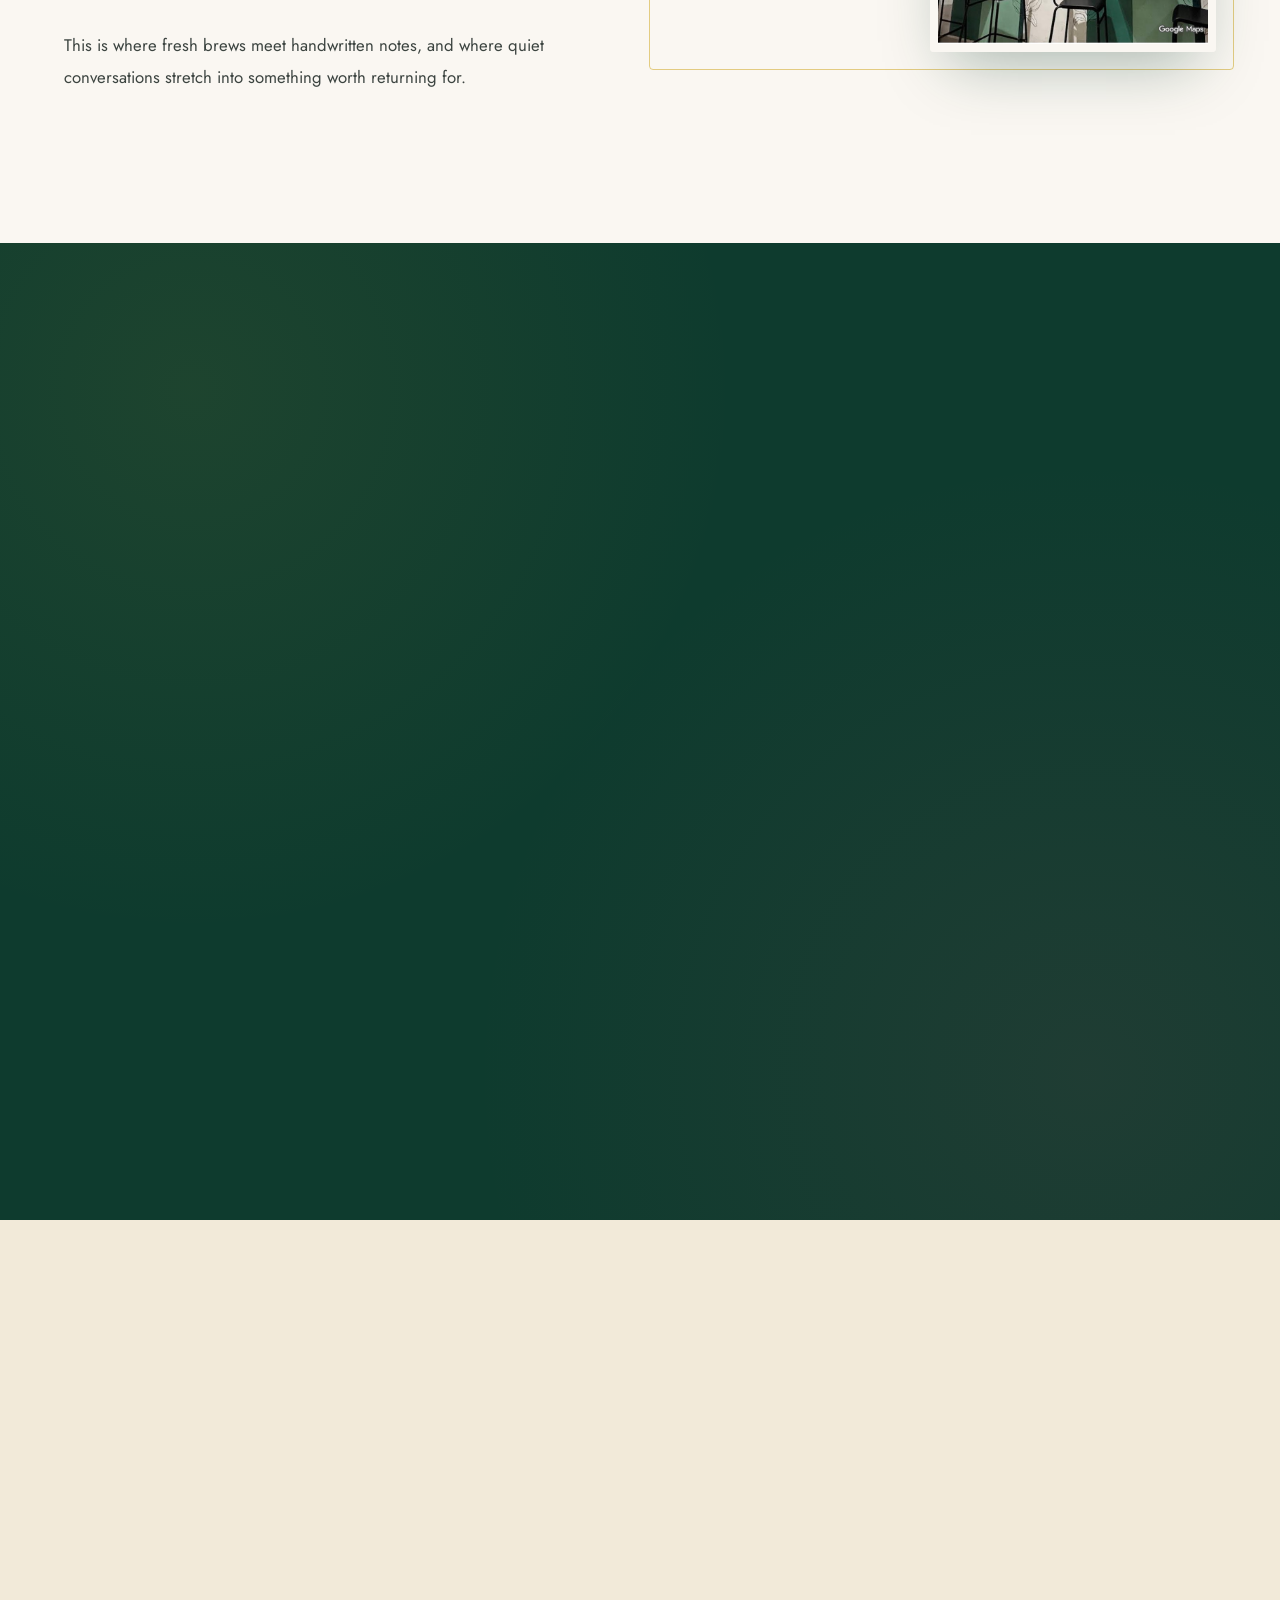
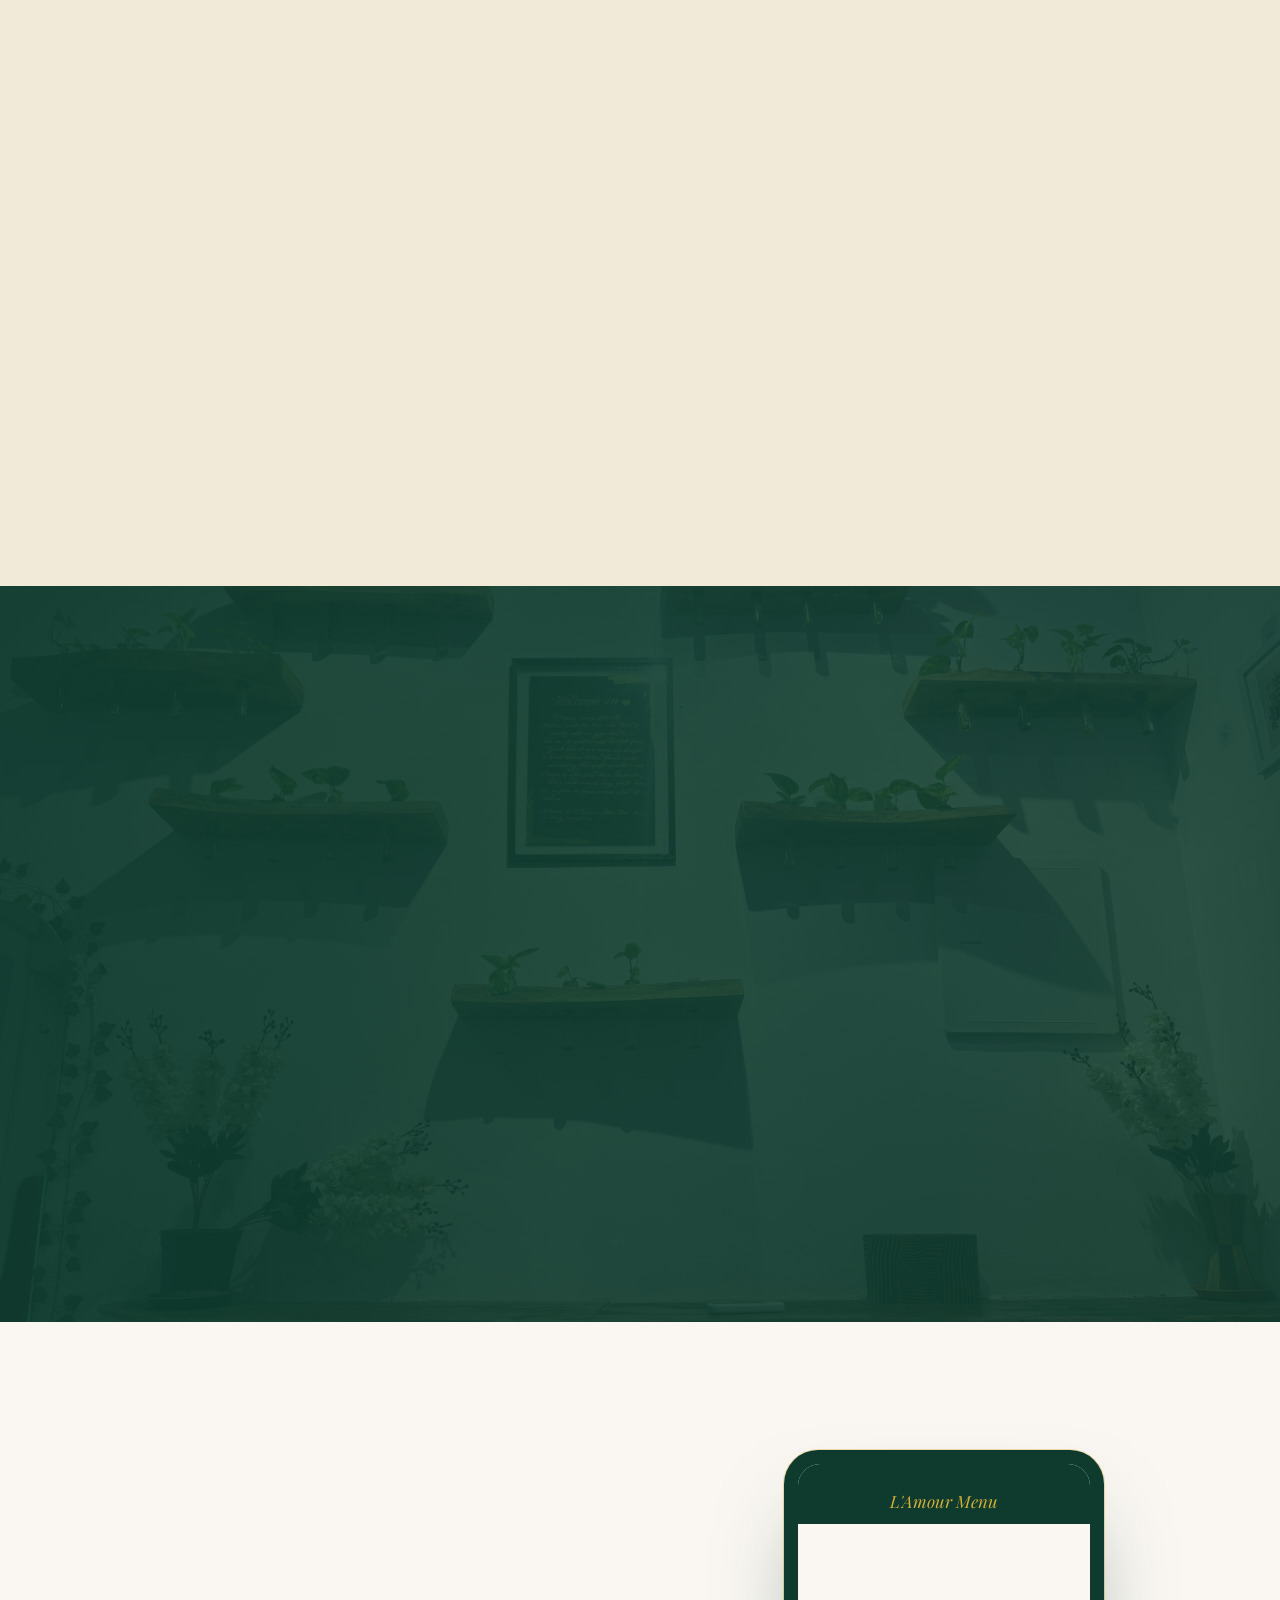
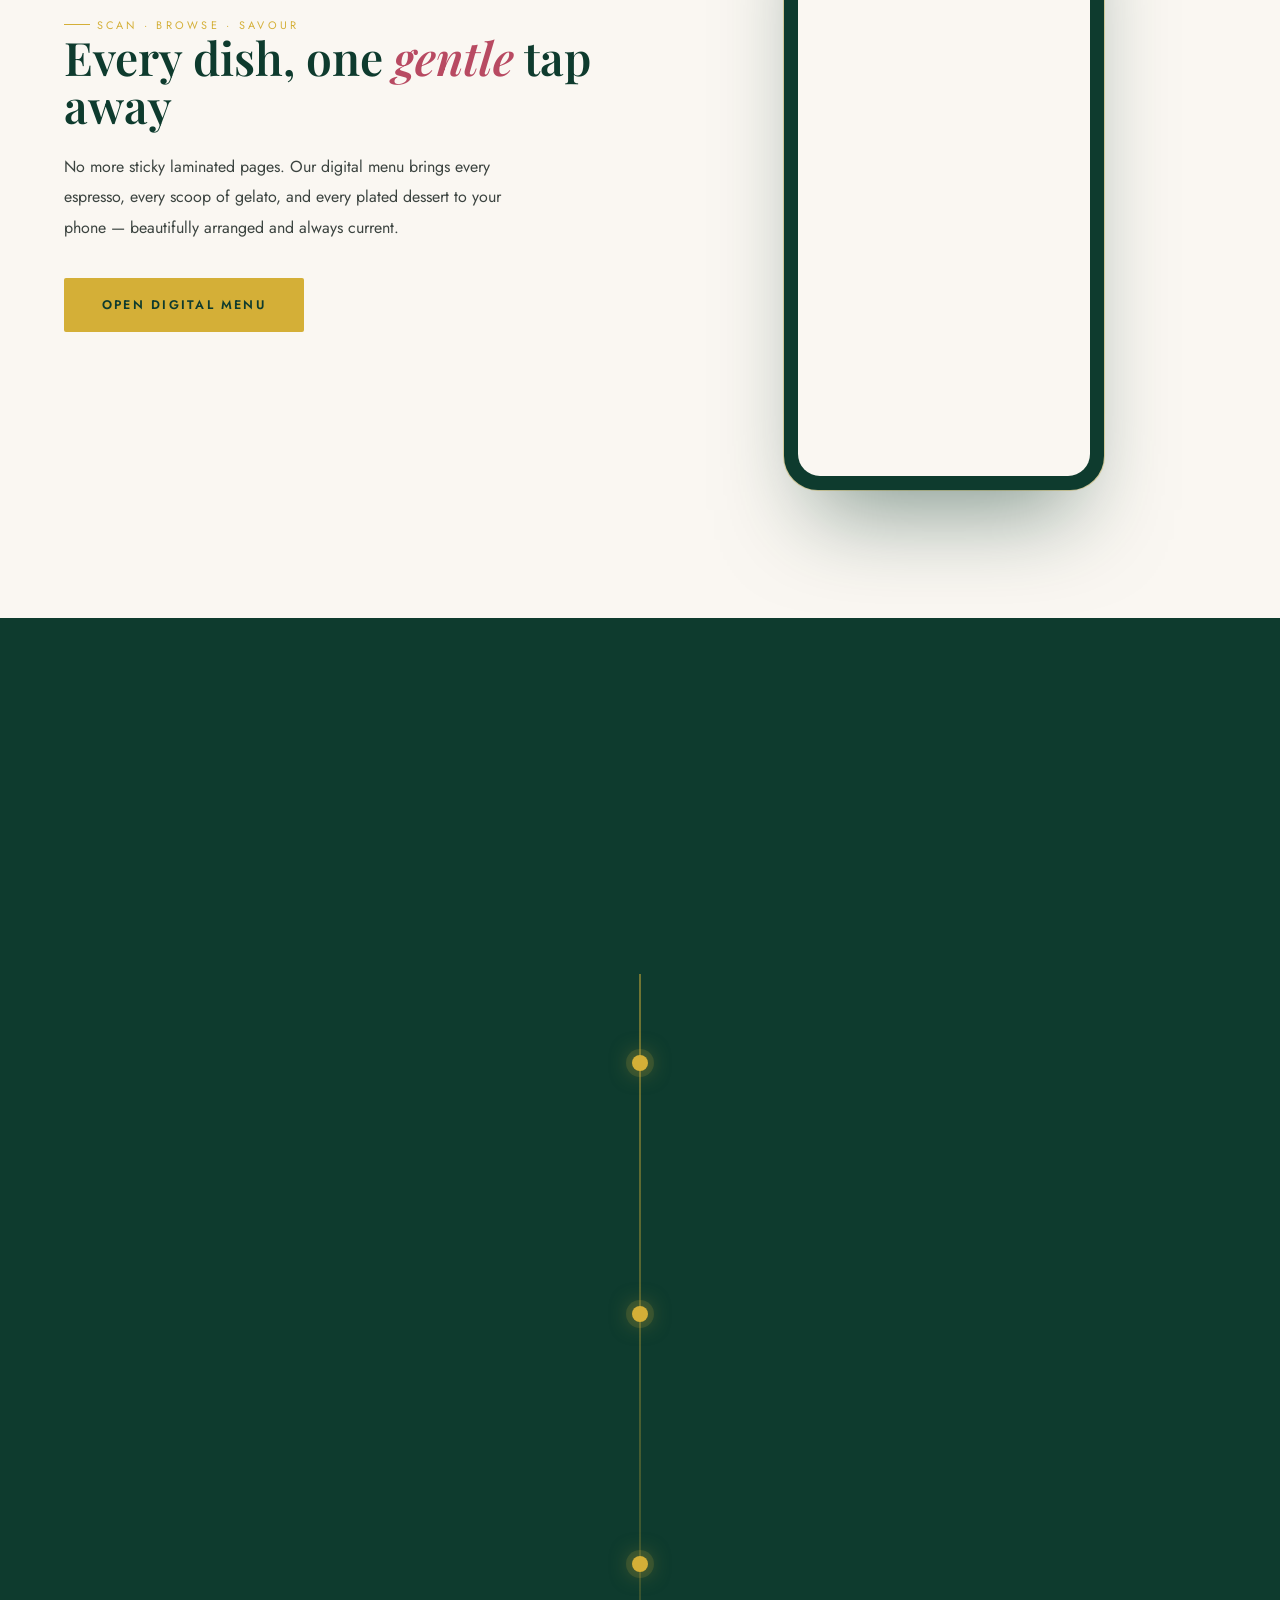
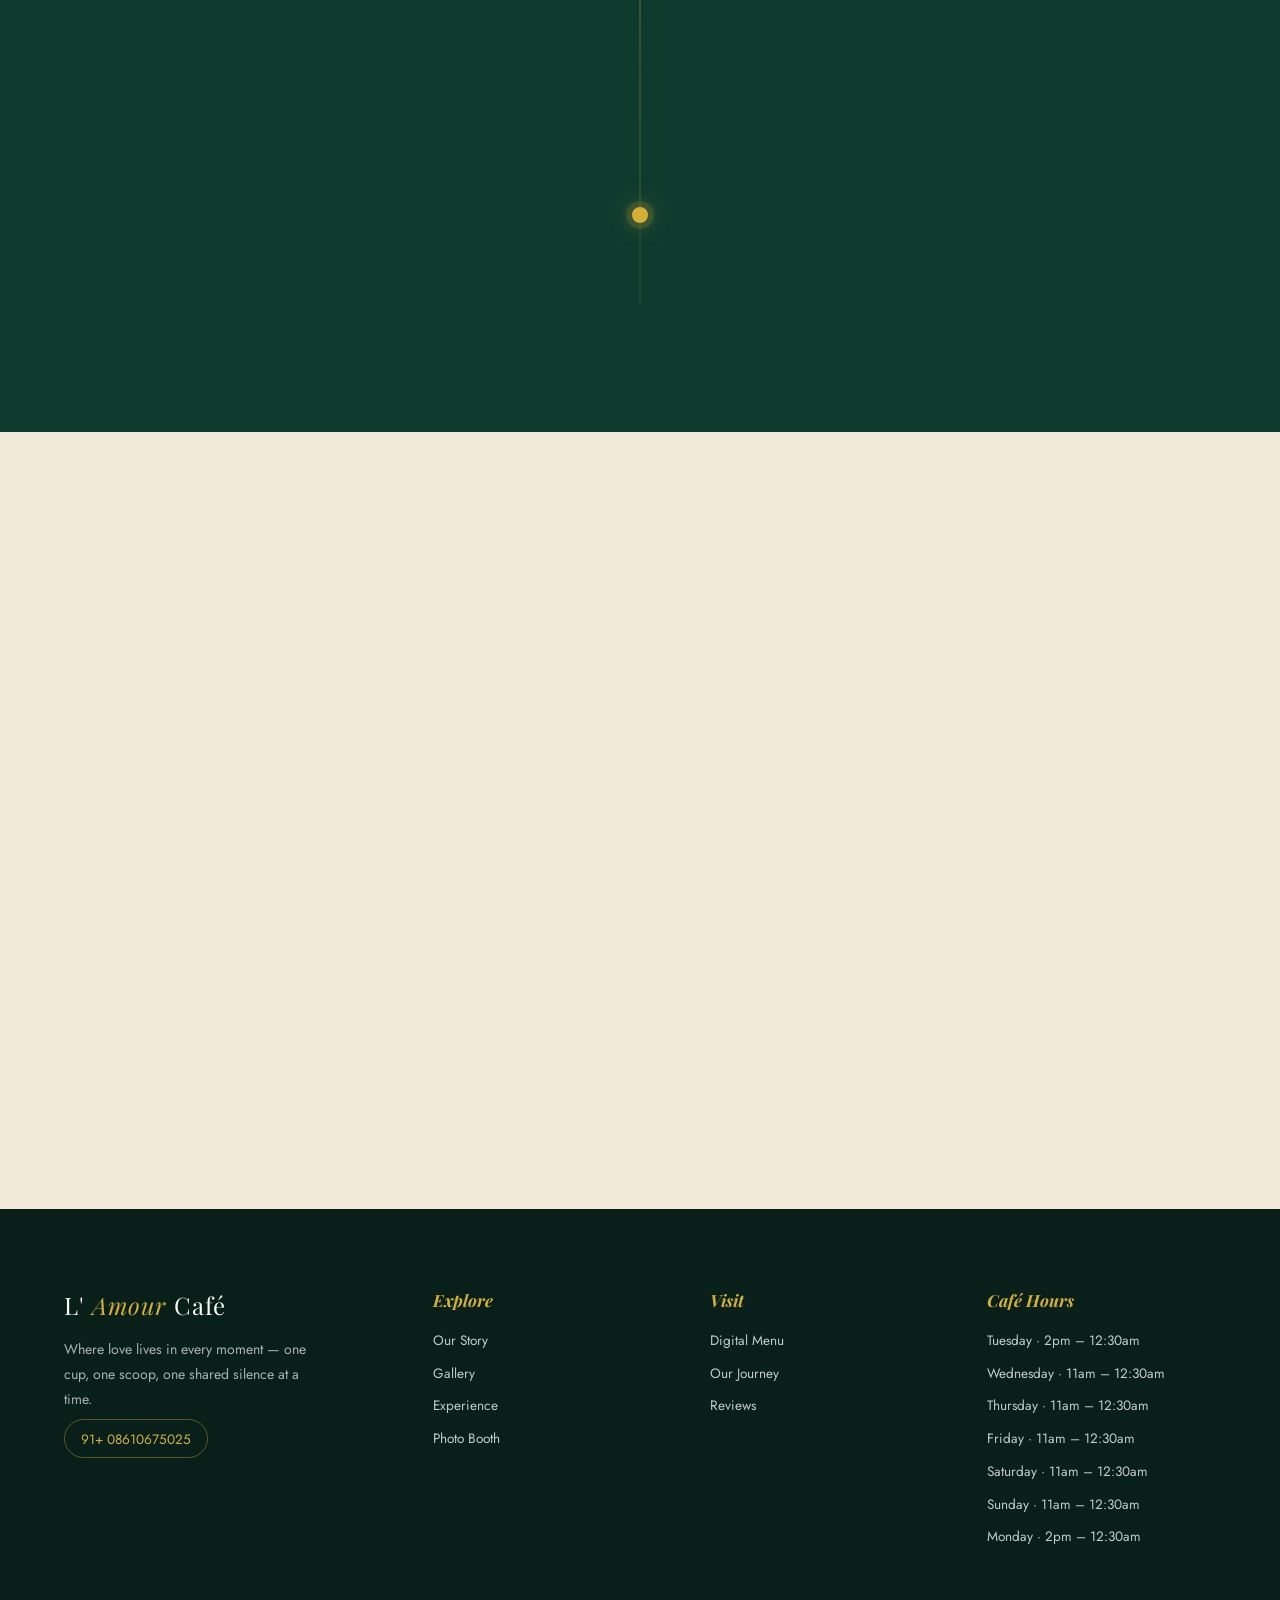
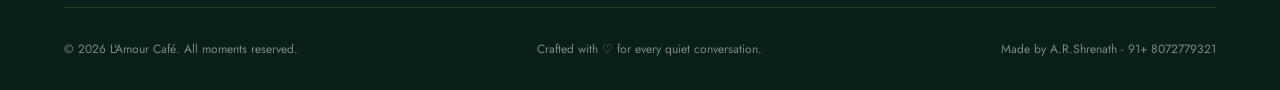
==== commit ff9ffe3a: "v2" ====
--- a/index.html
+++ b/index.html
@@ -245,6 +245,14 @@
   </div>
 </footer>
 
+<!-- ============ LIGHTBOX MODAL ============ -->
+<div id="lightboxModal" class="lightbox-modal">
+  <div class="lightbox-content">
+    <button class="lightbox-close">&times;</button>
+    <img id="lightboxImage" src="" alt="Enlarged view">
+  </div>
+</div>
+
 <script src="script.js"></script>
 
 </body>
--- a/style.css
+++ b/style.css
@@ -373,6 +373,15 @@
   .cards-grid, .testi-grid{grid-template-columns:repeat(2,1fr);}
   .masonry{columns:3 180px;}
 }
+/* ============ LIGHTBOX ============ */
+.lightbox-modal{display:none; position:fixed; inset:0; background:rgba(0,0,0,.92); z-index:9999; align-items:center; justify-content:center; padding:2rem; animation:fadeIn .3s ease;}
+.lightbox-modal.active{display:flex;}
+@keyframes fadeIn{from{opacity:0;} to{opacity:1;}}
+.lightbox-content{position:relative; max-width:90vw; max-height:90vh; display:flex; align-items:center; justify-content:center;}
+#lightboxImage{max-width:100%; max-height:90vh; object-fit:contain; border-radius:8px; box-shadow:0 20px 60px rgba(0,0,0,.5);}
+.lightbox-close{position:absolute; top:-40px; right:0; background:none; border:none; color:var(--cream); font-size:3rem; cursor:pointer; transition:.3s; z-index:10000;}
+.lightbox-close:hover{color:var(--gold); transform:scale(1.2);}
+
 @media (max-width:760px){
   nav.links{
     position:fixed; top:0; right:0; height:100vh; width:min(78vw,320px);
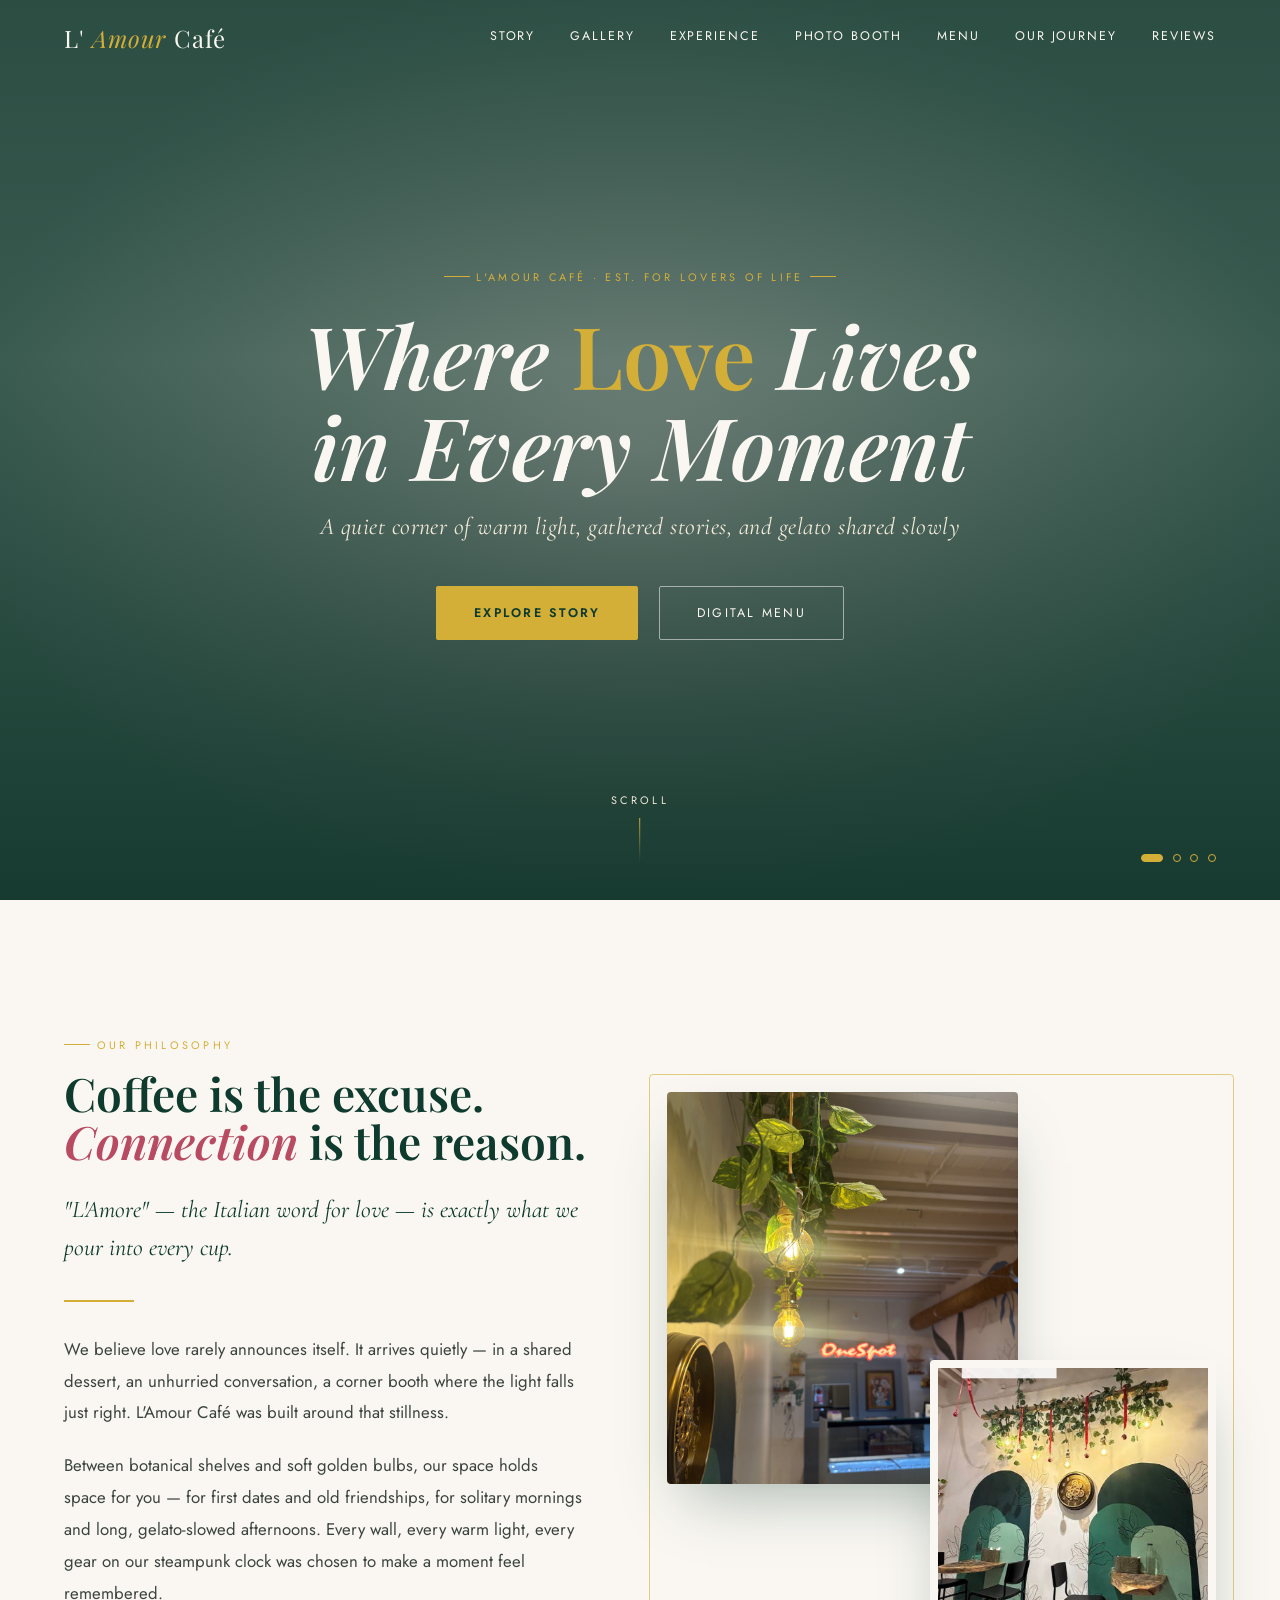
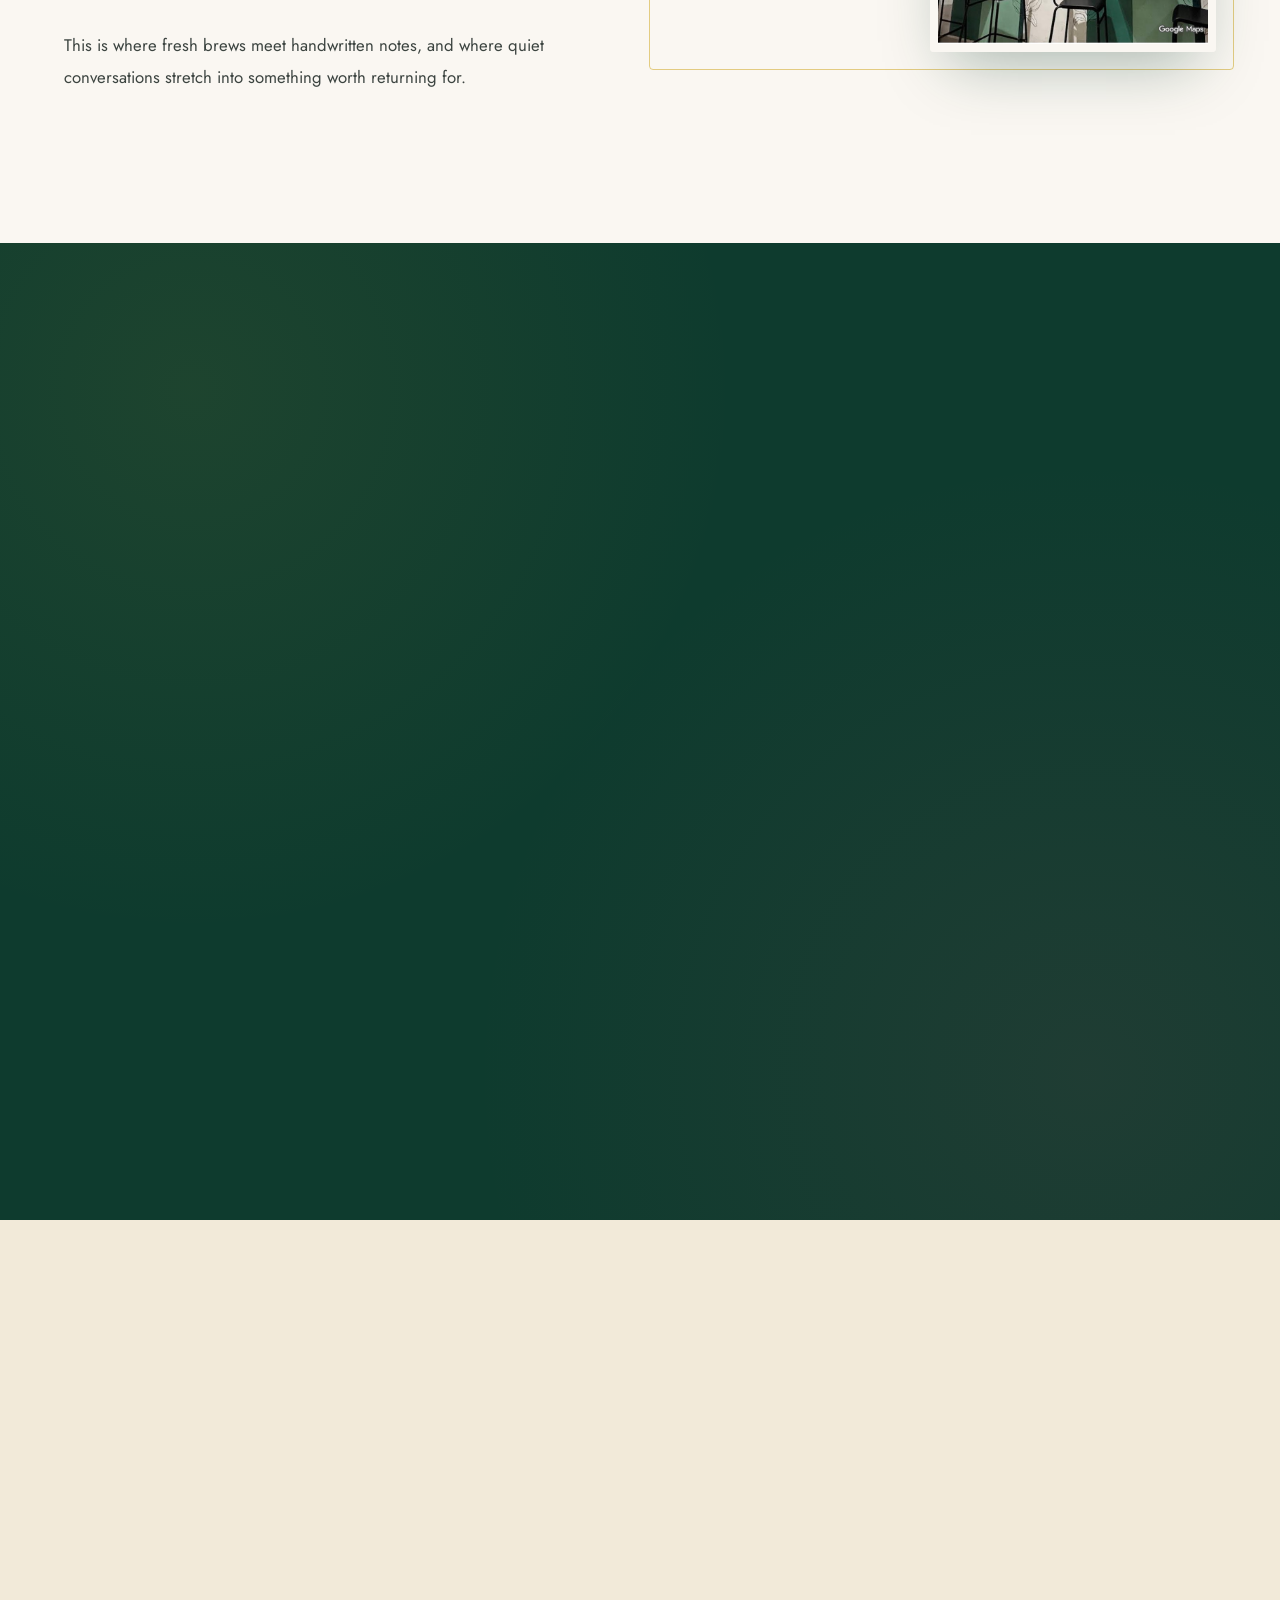
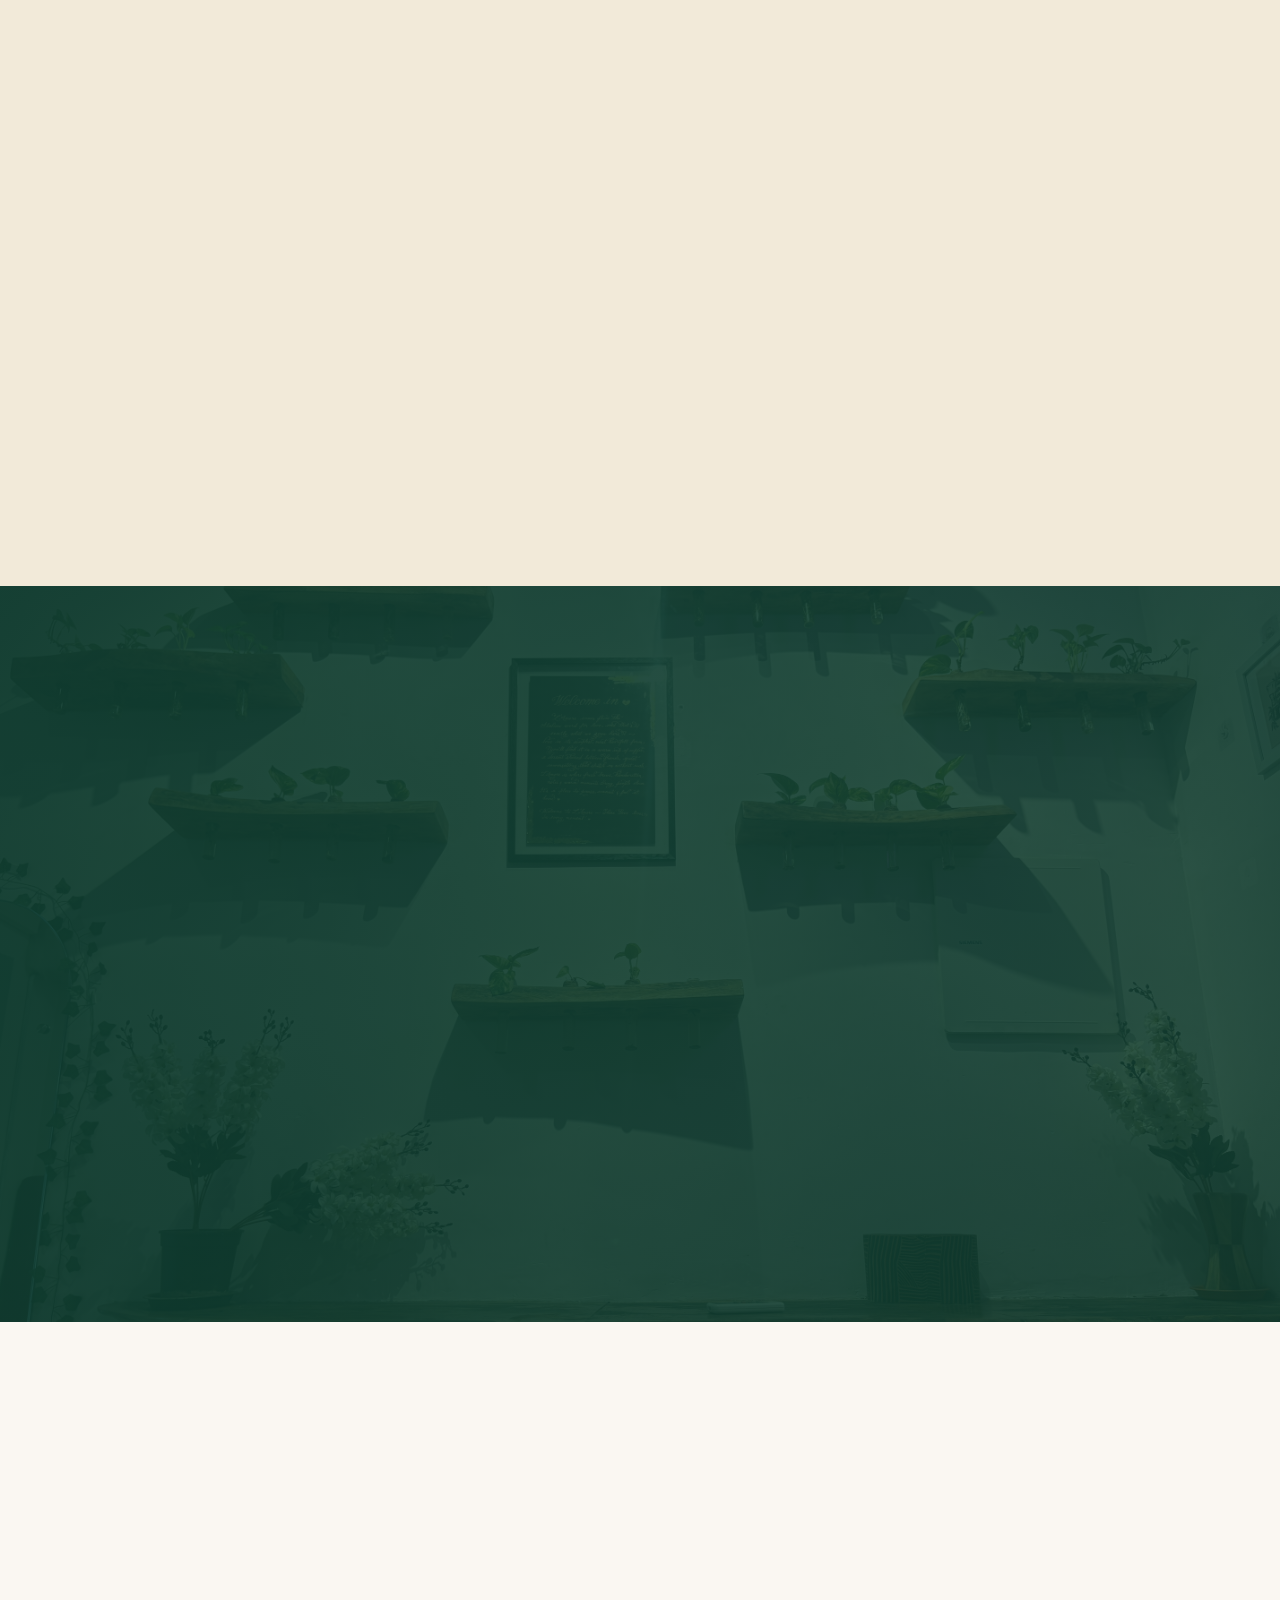
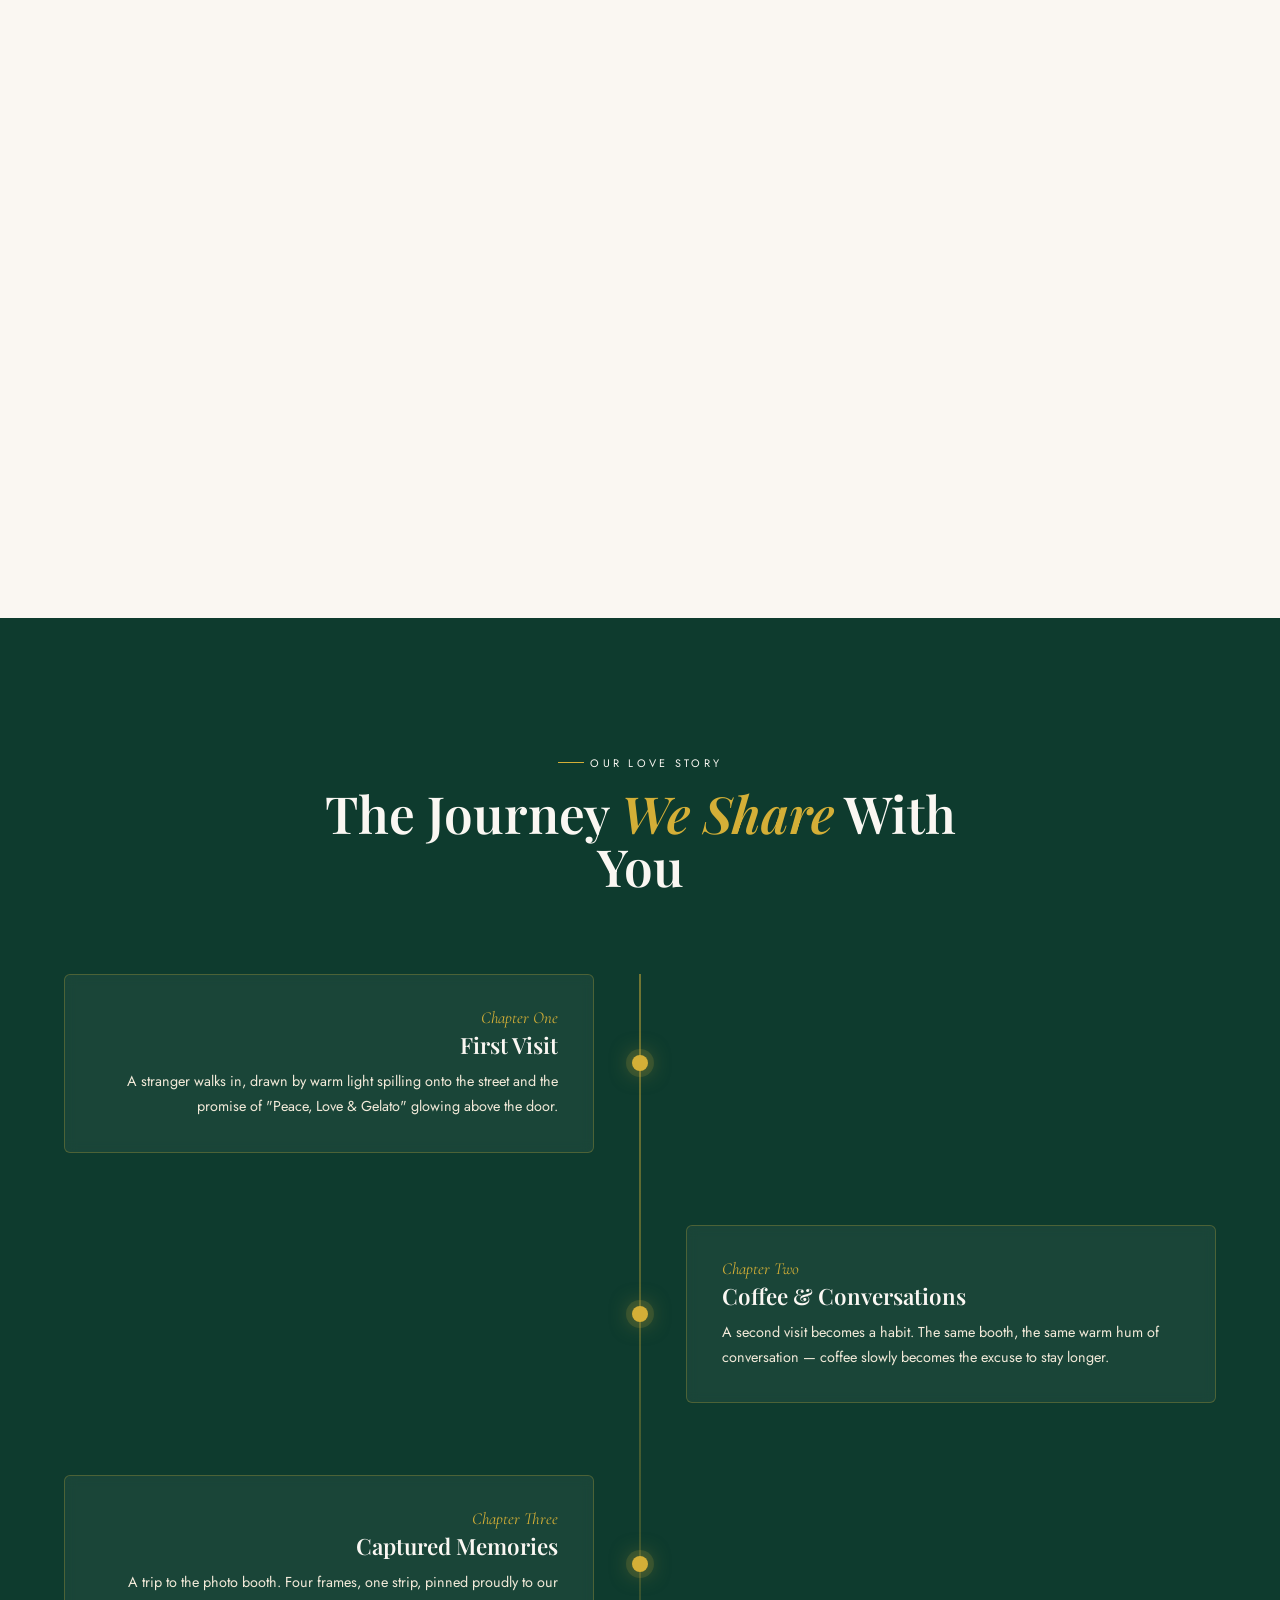
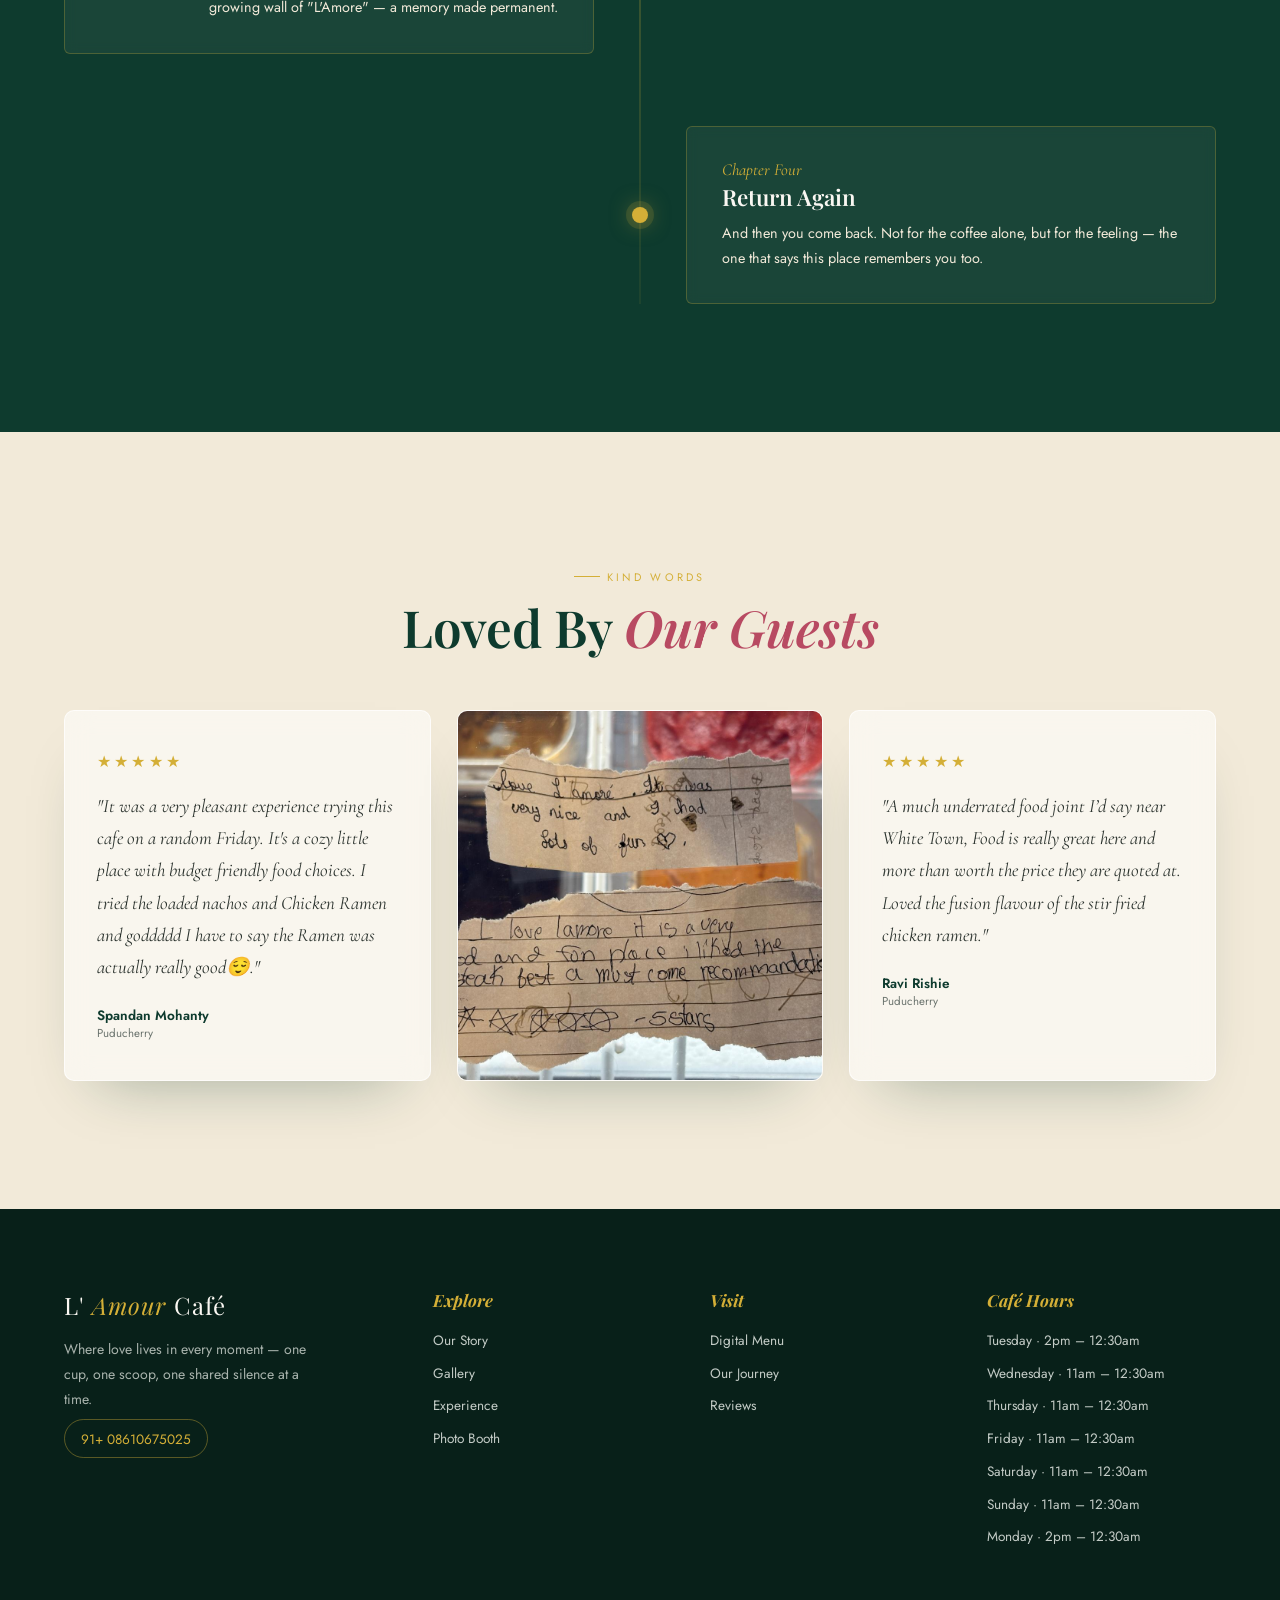
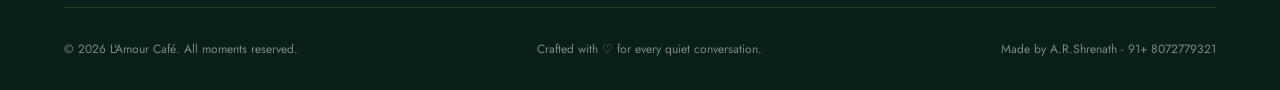
==== commit 9da5ad19: "v2" ====
--- a/index.html
+++ b/index.html
@@ -132,7 +132,7 @@
         <div class="screen">
           <div class="screen-header">L'Amour Menu</div>
           <div class="screen-body">
-            <iframe src="https://digital-food-meanu-l-amore.vercel.app/" title="L'Amore Digital Menu" loading="lazy"></iframe>
+            <iframe src="food-meanu/meanu.html" title="L'Amore Digital Menu" loading="lazy"></iframe>
           </div>
         </div>
       </div>
@@ -141,7 +141,7 @@
       <div class="eyebrow">Scan · Browse · Savour</div>
       <h2>Every dish, one <em>gentle</em> tap away</h2>
       <p>No more sticky laminated pages. Our digital menu brings every espresso, every scoop of gelato, and every plated dessert to your phone — beautifully arranged and always current.</p>
-      <a href="https://digital-food-meanu-l-amore.vercel.app/" target="_blank" class="btn btn-gold">Open Digital Menu</a>
+      <a href="food-meanu/meanu.html" target="_blank" class="btn btn-gold">Open Digital Menu</a>
     </div>
   </div>
 </section>
